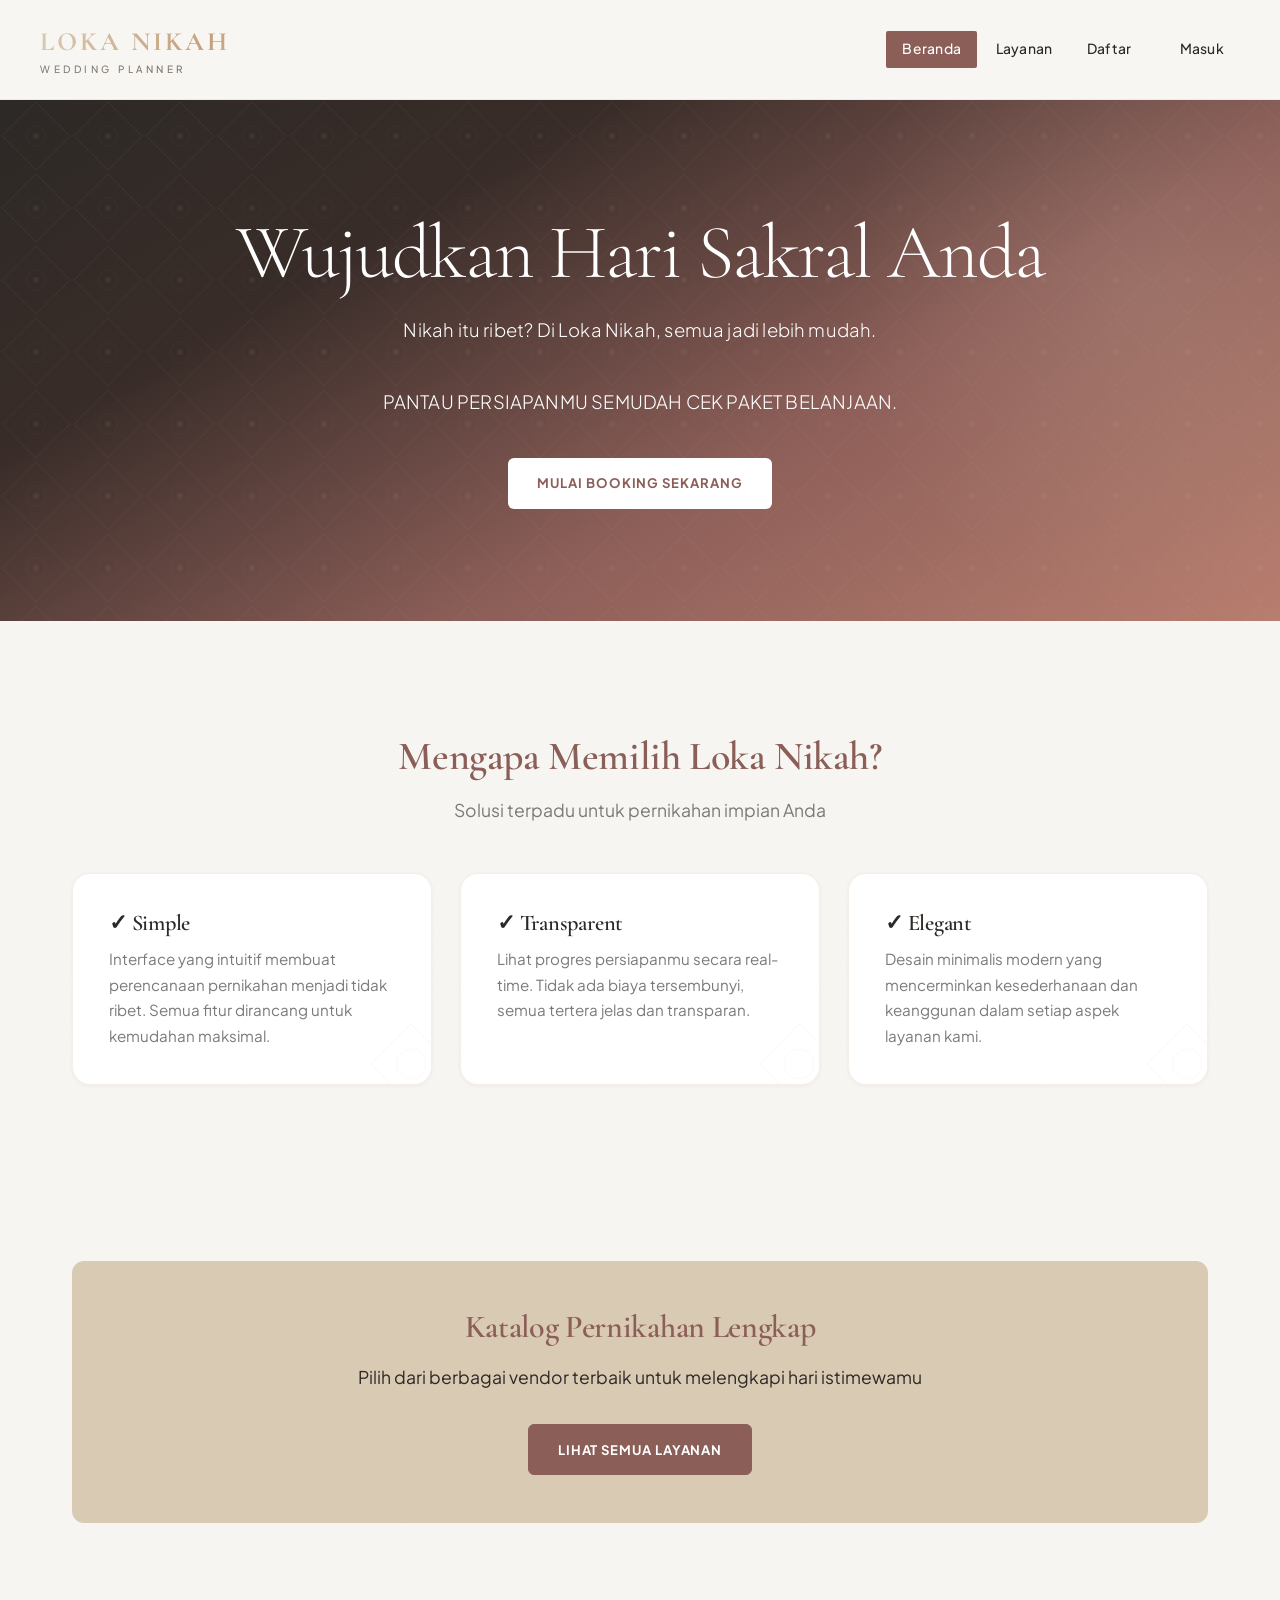
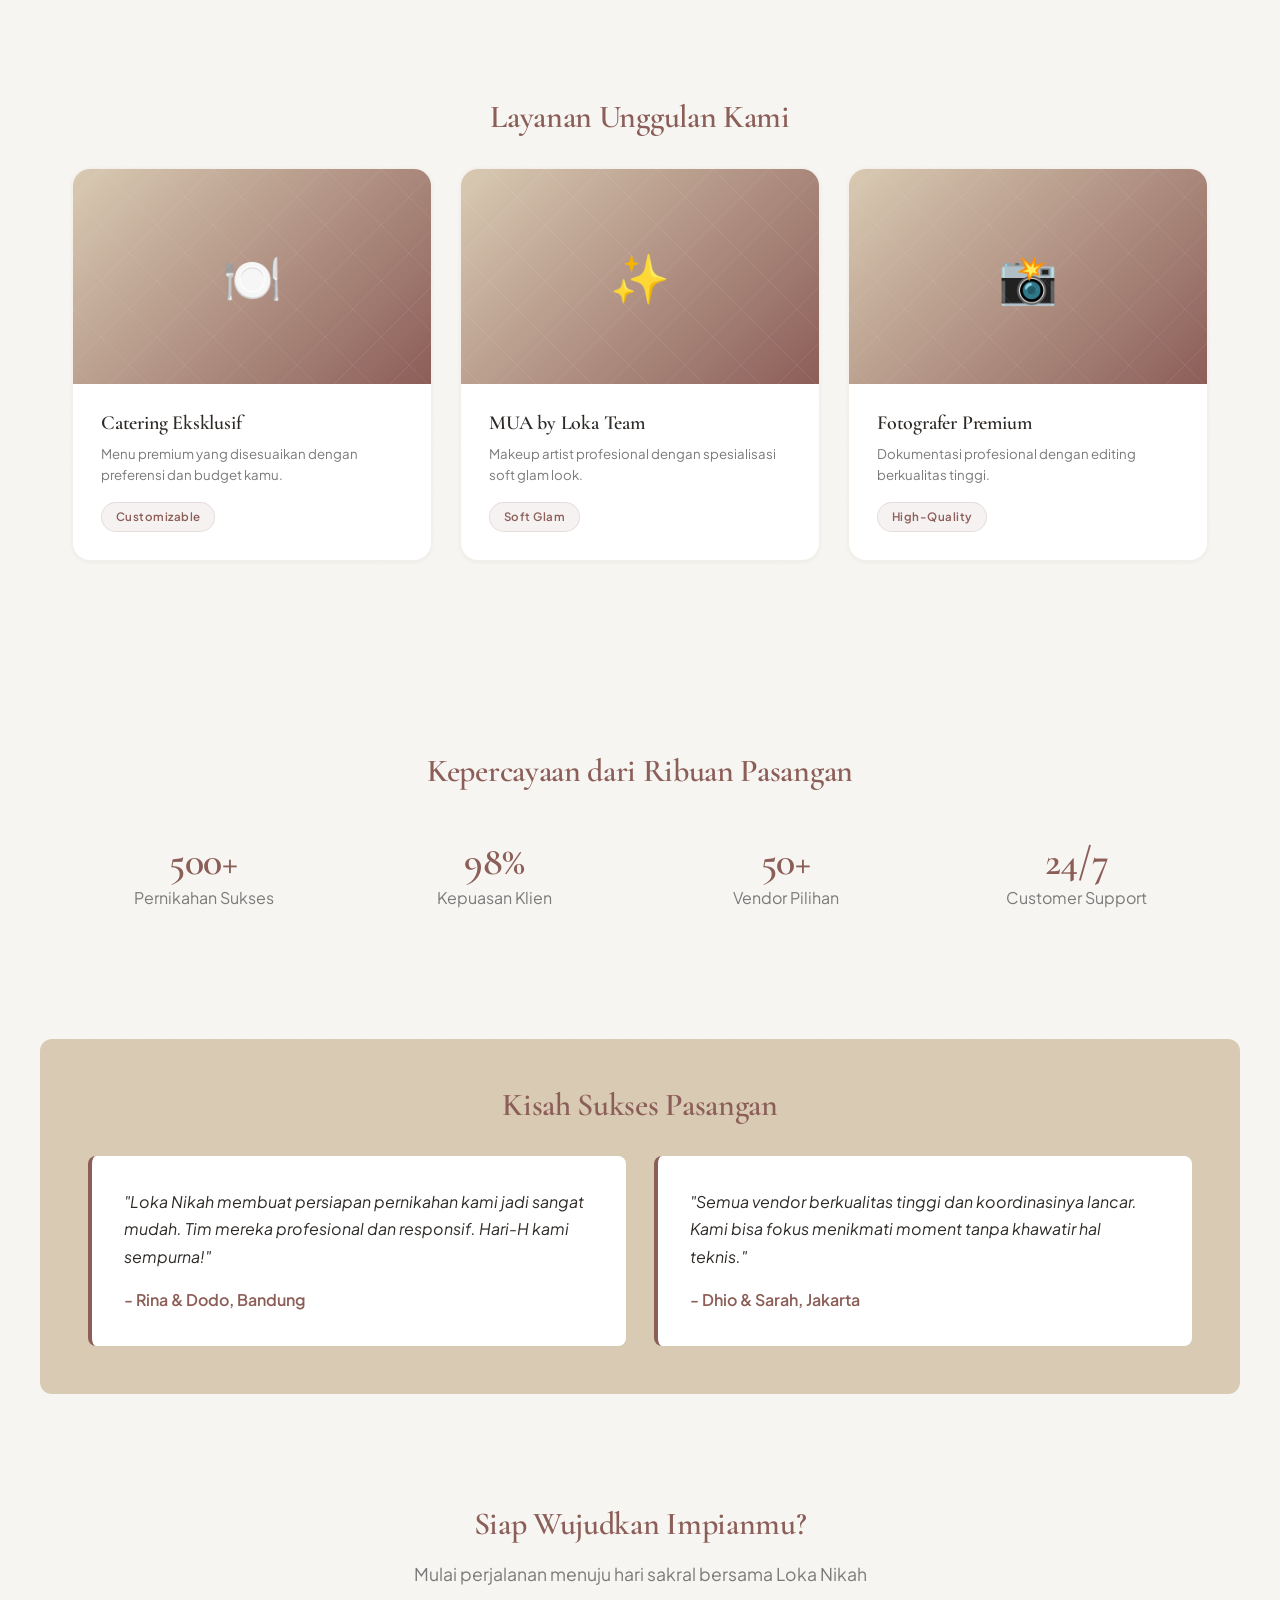
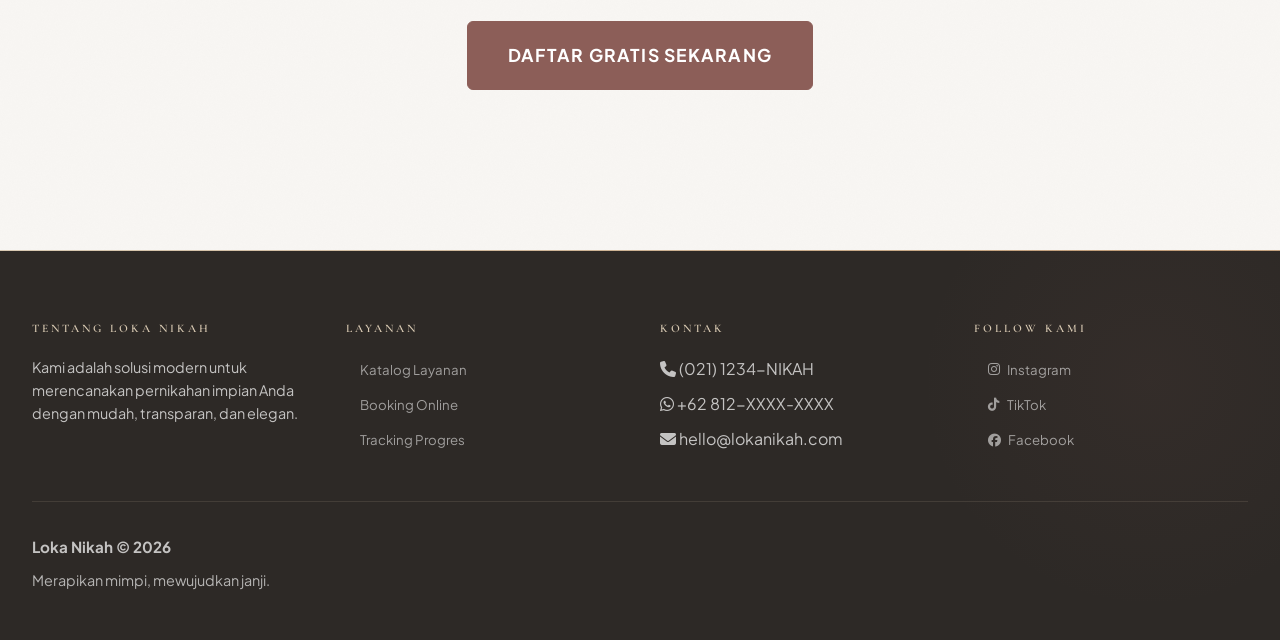
==== index.html @ 0089ad40 "first commit" ====
<!DOCTYPE html>
<html lang="id">
<head>
    <meta charset="UTF-8">
    <meta name="viewport" content="width=device-width, initial-scale=1.0">
    <title>LOKA NIKAH - Solusi Modern untuk Hari Sakral Anda</title>
    <link href="https://fonts.googleapis.com/css2?family=Cormorant+Garamond:wght@400;500;600;700&family=Plus+Jakarta+Sans:wght@400;500;600;700&display=swap" rel="stylesheet">
    <link rel="stylesheet" href="css/style.css">
    <link rel="stylesheet" href="https://cdnjs.cloudflare.com/ajax/libs/font-awesome/6.5.0/css/all.min.css">
</head>
<body>
    <!-- Header -->
    <header>
        <div class="header-container">
            <div class="logo">
                LOKA NIKAH
                <div class="logo-subtitle">Wedding Planner</div>
            </div>
            <nav>
                <a href="index.html" class="active">Beranda</a>
                <a href="paket.html">Layanan</a>
                <div id="authLinks" style="display: flex; gap: 1rem;">
                    <a href="register.html">Daftar</a>
                    <a href="login.html">Masuk</a>
                </div>
                <div id="userMenu" style="display: none; gap: 1rem;">
                    <a href="booking.html">Booking</a>
                    <a href="tracking.html">Tracking</a>
                    <span id="userNameDisplay"></span>
                    <a href="#" onclick="handleLogout(event)">Logout</a>
                </div>
            </nav>
        </div>
    </header>

    <main>
        <!-- Hero Section -->
        <div class="hero">
            <div class="hero-content">
                <h1>Wujudkan Hari Sakral Anda</h1>
                <p>Nikah itu ribet? Di Loka Nikah, semua jadi lebih mudah.</p>
                <p class="hero-subtitle">Pantau persiapanmu semudah cek paket belanjaan.</p>
                <a href="booking.html" class="btn btn-light">Mulai Booking Sekarang</a>
            </div>
        </div>

        <!-- Features Section -->
        <div class="container">
            <div style="text-align: center; margin: 3rem 0;">
                <h2 style="font-size: 2.5rem; color: var(--primary); margin-bottom: 1rem;">Mengapa Memilih Loka Nikah?</h2>
                <p class="text-muted" style="font-size: 1.1rem;">Solusi terpadu untuk pernikahan impian Anda</p>
            </div>

            <div class="grid grid-3">
                <div class="feature-card" data-animate>
                    <h3>✓ Simple</h3>
                    <p>Interface yang intuitif membuat perencanaan pernikahan menjadi tidak ribet. Semua fitur dirancang untuk kemudahan maksimal.</p>
                </div>
                <div class="feature-card" data-animate>
                    <h3>✓ Transparent</h3>
                    <p>Lihat progres persiapanmu secara real-time. Tidak ada biaya tersembunyi, semua tertera jelas dan transparan.</p>
                </div>
                <div class="feature-card" data-animate>
                    <h3>✓ Elegant</h3>
                    <p>Desain minimalis modern yang mencerminkan kesederhanaan dan keanggunan dalam setiap aspek layanan kami.</p>
                </div>
            </div>
        </div>

        <!-- CTA Section -->
        <div class="container" style="text-align: center; margin: 3rem auto;">
            <div style="background: var(--secondary); padding: 3rem; border-radius: 12px;">
                <h2 style="font-size: 2rem; color: var(--primary); margin-bottom: 1rem;">Katalog Pernikahan Lengkap</h2>
                <p style="color: var(--dark); margin-bottom: 2rem; font-size: 1.1rem;">
                    Pilih dari berbagai vendor terbaik untuk melengkapi hari istimewamu
                </p>
                <a href="paket.html" class="btn btn-primary">Lihat Semua Layanan</a>
            </div>
        </div>

        <!-- Vendor Preview -->
        <div class="container">
            <h2 style="font-size: 2rem; color: var(--primary); text-align: center; margin-bottom: 2rem;">Layanan Unggulan Kami</h2>
            
            <div class="grid grid-3">
                <a href="detail-paket.html?vendor=catering" class="vendor-card">
                    <div class="vendor-image">🍽️</div>
                    <div class="vendor-info">
                        <h3>Catering Eksklusif</h3>
                        <p>Menu premium yang disesuaikan dengan preferensi dan budget kamu.</p>
                        <span class="vendor-badge">Customizable</span>
                    </div>
                </a>

                <a href="detail-paket.html?vendor=makeup" class="vendor-card">
                    <div class="vendor-image">✨</div>
                    <div class="vendor-info">
                        <h3>MUA by Loka Team</h3>
                        <p>Makeup artist profesional dengan spesialisasi soft glam look.</p>
                        <span class="vendor-badge">Soft Glam</span>
                    </div>
                </a>

                <a href="detail-paket.html?vendor=fotografi" class="vendor-card">
                    <div class="vendor-image">📸</div>
                    <div class="vendor-info">
                        <h3>Fotografer Premium</h3>
                        <p>Dokumentasi profesional dengan editing berkualitas tinggi.</p>
                        <span class="vendor-badge">High-Quality</span>
                    </div>
                </a>
            </div>
        </div>

        <!-- Stats Section -->
        <div class="container" style="text-align: center; margin: 4rem auto;">
            <h2 style="font-size: 2rem; color: var(--primary); margin-bottom: 3rem;">Kepercayaan dari Ribuan Pasangan</h2>
            
            <div class="grid grid-4">
                <div data-animate>
                    <h3 style="font-size: 2.5rem; color: var(--primary);">500+</h3>
                    <p class="text-muted">Pernikahan Sukses</p>
                </div>
                <div data-animate>
                    <h3 style="font-size: 2.5rem; color: var(--primary);">98%</h3>
                    <p class="text-muted">Kepuasan Klien</p>
                </div>
                <div data-animate>
                    <h3 style="font-size: 2.5rem; color: var(--primary);">50+</h3>
                    <p class="text-muted">Vendor Pilihan</p>
                </div>
                <div data-animate>
                    <h3 style="font-size: 2.5rem; color: var(--primary);">24/7</h3>
                    <p class="text-muted">Customer Support</p>
                </div>
            </div>
        </div>

        <!-- Testimonial Section -->
        <div class="container" style="background: var(--secondary); padding: 3rem; border-radius: 12px; margin: 3rem auto;">
            <h2 style="font-size: 2rem; color: var(--primary); text-align: center; margin-bottom: 2rem;">Kisah Sukses Pasangan</h2>
            
            <div class="grid grid-2">
                <div style="background: var(--light); padding: 2rem; border-radius: 8px; border-left: 4px solid var(--primary);">
                    <p style="margin-bottom: 1rem; font-style: italic; color: var(--dark);">
                        "Loka Nikah membuat persiapan pernikahan kami jadi sangat mudah. Tim mereka profesional dan responsif. Hari-H kami sempurna!"
                    </p>
                    <p style="color: var(--primary); font-weight: 600;">- Rina & Dodo, Bandung</p>
                </div>

                <div style="background: var(--light); padding: 2rem; border-radius: 8px; border-left: 4px solid var(--primary);">
                    <p style="margin-bottom: 1rem; font-style: italic; color: var(--dark);">
                        "Semua vendor berkualitas tinggi dan koordinasinya lancar. Kami bisa fokus menikmati moment tanpa khawatir hal teknis."
                    </p>
                    <p style="color: var(--primary); font-weight: 600;">- Dhio & Sarah, Jakarta</p>
                </div>
            </div>
        </div>

        <!-- CTA Final -->
        <div class="container" style="text-align: center; margin: 3rem auto;">
            <h2 style="font-size: 2rem; color: var(--primary); margin-bottom: 1rem;">Siap Wujudkan Impianmu?</h2>
            <p class="text-muted" style="margin-bottom: 2rem; font-size: 1.1rem;">Mulai perjalanan menuju hari sakral bersama Loka Nikah</p>
            <a href="register.html" class="btn btn-primary btn-large" style="padding: 1.2rem 2.5rem; font-size: 1.1rem;">Daftar Gratis Sekarang</a>
        </div>
    </main>

   <!-- Footer -->
    <footer>
        <div class="footer-content">
            <div class="footer-section">
                <h4>Tentang Loka Nikah</h4>
                <p style="font-size: 0.9rem; line-height: 1.6;">
                    Kami adalah solusi modern untuk merencanakan pernikahan impian Anda dengan mudah, transparan, dan elegan.
                </p>
            </div>

            <div class="footer-section">
                <h4>Layanan</h4>
                <ul>
                    <li><a href="paket.html">Katalog Layanan</a></li>
                    <li><a href="booking.html">Booking Online</a></li>
                    <li><a href="tracking.html">Tracking Progres</a></li>
                </ul>
            </div>

            <div class="footer-section">
                <h4>Kontak</h4>
                <ul>
                    <li>
                        <i class="fa-solid fa-phone"></i>
                        (021) 1234-NIKAH
                    </li>

                    <li>
                        <i class="fa-brands fa-whatsapp"></i>
                        +62 812-XXXX-XXXX
                    </li>

                    <li>
                        <i class="fa-solid fa-envelope"></i>
                        hello@lokanikah.com
                    </li>
                </ul>
            </div>

            <div class="footer-section">
                <h4>Follow Kami</h4>

                <ul>
                    <li>
                        <a href="#">
                            <i class="fa-brands fa-instagram"></i>
                            Instagram
                        </a>
                    </li>

                    <li>
                        <a href="#">
                            <i class="fa-brands fa-tiktok"></i>
                            TikTok
                        </a>
                    </li>

                    <li>
                        <a href="#">
                            <i class="fa-brands fa-facebook"></i>
                            Facebook
                        </a>
                    </li>
                </ul>
            </div>
        </div>

        <div class="footer-divider"></div>

        <p><strong>Loka Nikah © 2026</strong></p>

        <p style="font-size: 0.9rem; margin-top: 0.5rem; opacity: 0.9;">
            Merapikan mimpi, mewujudkan janji.
        </p>
    </footer>

    <script src="js/main.js"></script>
    <script src="js/auth.js"></script>
    
    <script>
        function handleLogout(e) {
            e.preventDefault();
            if (confirm('Apakah Anda yakin ingin logout?')) {
                lokaAuth.logout();
                updateNavbarUser();
                showAlert('Logout berhasil!', 'success');
                setTimeout(() => {
                    window.location.href = 'index.html';
                }, 1500);
            }
        }
    </script>
</body>
</html>
---- css/style.css ----
/* ======================================================
   LOKA NIKAH — Design System
   Tech-Forward · Minimalis Indonesia · Glamour
   ====================================================== */

/* ==================== DESIGN TOKENS ==================== */

:root {
    /* Core Palette — Unchanged */
    --primary:    #8C5E58;
    --secondary:  #D9CAB3;
    --dark:       #2D2926;
    --light:      #FFFFFF;
    --bg-light:   #F8F6F3;
    --text-muted: #7A7A7A;
    --success:    #4CAF50;
    --warning:    #FFC107;
    --error:      #F44336;

    /* Derived Tokens */
    --primary-08:  rgba(140, 94, 88, 0.08);
    --primary-15:  rgba(140, 94, 88, 0.15);
    --primary-30:  rgba(140, 94, 88, 0.30);
    --secondary-30: rgba(217, 202, 179, 0.30);
    --secondary-55: rgba(217, 202, 179, 0.55);
    --dark-75:     rgba(45, 41, 38, 0.75);

    /* Gold (derived from --secondary palette) */
    --gold:        #C4A07A;
    --gold-light:  #E5D0B0;
    --gold-gradient: linear-gradient(110deg, var(--secondary) 0%, var(--gold) 45%, var(--secondary) 100%);
    --gold-shimmer: linear-gradient(110deg, var(--secondary) 0%, var(--gold) 30%, #F5E8D0 55%, var(--gold) 75%, var(--secondary) 100%);

    /* Glass System */
    --glass-bg:     rgba(248, 246, 243, 0.86);
    --glass-border: rgba(217, 202, 179, 0.30);
    --glass-blur:   blur(24px) saturate(1.8);

    /* Refined Shadow System */
    --shadow-xs:      0 1px 4px rgba(45, 41, 38, 0.05);
    --shadow-sm:      0 2px 12px rgba(45, 41, 38, 0.07);
    --shadow-md:      0 8px 28px rgba(45, 41, 38, 0.10);
    --shadow-lg:      0 16px 48px rgba(45, 41, 38, 0.14);
    --shadow-primary: 0 8px 24px rgba(140, 94, 88, 0.28);
    --shadow-gold:    0 4px 20px rgba(196, 160, 122, 0.30);

    /* Easing Curves */
    --ease-out:    cubic-bezier(0.23, 1, 0.32, 1);
    --ease-in-out: cubic-bezier(0.45, 0, 0.15, 1);
    --ease-spring: cubic-bezier(0.34, 1.56, 0.64, 1);

    /* Border Radius */
    --r-xs:   2px;
    --r-sm:   6px;
    --r-md:   12px;
    --r-lg:   18px;
    --r-pill: 100px;

    /* Type Scale */
    --fs-display: clamp(2.8rem, 6vw, 4.8rem);
    --fs-h1:      clamp(2rem,   4vw, 3.4rem);
    --fs-h2:      clamp(1.5rem, 3vw, 2.2rem);
    --fs-h3:      clamp(1.15rem, 2vw, 1.5rem);
    --fs-body:    0.95rem;
    --fs-sm:      0.83rem;
    --fs-xs:      0.72rem;
}

/* ==================== RESET & BASE ==================== */

*, *::before, *::after {
    margin: 0;
    padding: 0;
    box-sizing: border-box;
}

html {
    scroll-behavior: smooth;
    -webkit-font-smoothing: antialiased;
    -moz-osx-font-smoothing: grayscale;
    text-rendering: optimizeLegibility;
}

body {
    font-family: 'Plus Jakarta Sans', -apple-system, BlinkMacSystemFont, sans-serif;
    color: var(--dark);
    background-color: var(--bg-light);
    line-height: 1.65;
    overflow-x: hidden;
    /* Warm grain texture — subtle, not loud */
    background-image:
        url("data:image/svg+xml,%3Csvg xmlns='http://www.w3.org/2000/svg' width='400' height='400'%3E%3Cfilter id='n'%3E%3CfeTurbulence type='fractalNoise' baseFrequency='0.85' numOctaves='4' stitchTiles='stitch'/%3E%3CfeColorMatrix type='saturate' values='0'/%3E%3C/filter%3E%3Crect width='400' height='400' filter='url(%23n)' opacity='0.022'/%3E%3C/svg%3E");
}

h1, h2, h3, h4, h5, h6 {
    font-family: 'Cormorant Garamond', Georgia, serif;
    font-weight: 600;
    line-height: 1.15;
    letter-spacing: -0.01em;
}

h1 { font-size: var(--fs-h1); }
h2 { font-size: var(--fs-h2); }
h3 { font-size: var(--fs-h3); }

p { line-height: 1.72; }

a {
    color: var(--primary);
    text-decoration: none;
    transition: color 0.3s var(--ease-out);
}
a:hover { color: var(--dark); }

button {
    font-family: 'Plus Jakarta Sans', sans-serif;
    transition: all 0.35s var(--ease-out);
    cursor: pointer;
}

img { max-width: 100%; display: block; }

/* ==================== SCROLLBAR ==================== */

::-webkit-scrollbar { width: 4px; height: 4px; }
::-webkit-scrollbar-track { background: var(--bg-light); }
::-webkit-scrollbar-thumb {
    background: var(--secondary);
    border-radius: 100px;
    transition: background 0.3s;
}
::-webkit-scrollbar-thumb:hover { background: var(--primary); }

/* ==================== SELECTION ==================== */

::selection {
    background: var(--primary-15);
    color: var(--dark);
}

/* ==================== HEADER & NAVIGATION ==================== */

header {
    background: var(--glass-bg);
    backdrop-filter: var(--glass-blur);
    -webkit-backdrop-filter: var(--glass-blur);
    padding: 1.3rem 2rem;
    border-bottom: 1px solid var(--glass-border);
    position: sticky;
    top: 0;
    z-index: 100;
    transition: padding 0.4s var(--ease-out), box-shadow 0.4s var(--ease-out), border-color 0.4s;
}

header.scrolled {
    padding: 0.8rem 2rem;
    border-bottom-color: var(--secondary-55);
    box-shadow: var(--shadow-sm);
}

.header-container {
    max-width: 1200px;
    margin: 0 auto;
    display: flex;
    justify-content: space-between;
    align-items: center;
}

/* Glamour logo — shimmer gradient text */
.logo {
    font-family: 'Cormorant Garamond', serif;
    font-size: 1.65rem;
    font-weight: 700;
    letter-spacing: 3px;
    text-transform: uppercase;
    cursor: pointer;
    background: var(--gold-shimmer);
    background-size: 300% auto;
    -webkit-background-clip: text;
    -webkit-text-fill-color: transparent;
    background-clip: text;
    transition: background-position 0.6s var(--ease-out);
    animation: logoShimmer 6s linear infinite;
}

@keyframes logoShimmer {
    0%   { background-position: 0% center; }
    50%  { background-position: 100% center; }
    100% { background-position: 0% center; }
}

.logo:hover { animation-play-state: paused; background-position: 60% center; }

.logo-subtitle {
    font-family: 'Plus Jakarta Sans', sans-serif;
    font-size: 0.62rem;
    color: var(--text-muted);
    letter-spacing: 3.5px;
    margin-top: -3px;
    text-transform: uppercase;
    -webkit-text-fill-color: var(--text-muted);
    font-weight: 400;
}

nav {
    display: flex;
    gap: 0.15rem;
    align-items: center;
}

nav a {
    font-size: 0.87rem;
    color: var(--dark);
    padding: 0.45rem 1rem;
    border-radius: var(--r-xs);
    transition: all 0.3s var(--ease-out);
    font-weight: 500;
    letter-spacing: 0.02em;
    position: relative;
}

/* Tech-forward underline reveal */
nav a::after {
    content: '';
    position: absolute;
    bottom: 0.2rem;
    left: 1rem;
    right: 1rem;
    height: 1px;
    background: var(--gold-gradient);
    background-size: 200% auto;
    transform: scaleX(0);
    transform-origin: left;
    transition: transform 0.35s var(--ease-out);
}

nav a:hover { color: var(--primary); background: transparent; }
nav a:hover::after { transform: scaleX(1); }

nav a.active {
    background: var(--primary);
    color: var(--light);
    border-radius: var(--r-xs);
}
nav a.active::after { display: none; }

/* ==================== CONTAINER & LAYOUT ==================== */

.container    { max-width: 1200px; margin: 0 auto; padding: 4rem 2rem; }
.container-md { max-width: 800px;  margin: 0 auto; padding: 4rem 2rem; }
.container-sm { max-width: 500px;  margin: 0 auto; padding: 4rem 2rem; }

main { min-height: calc(100vh - 76px); }

/* Semantic section label — tech/editorial style */
.section-label {
    display: inline-flex;
    align-items: center;
    gap: 0.75rem;
    font-size: var(--fs-xs);
    letter-spacing: 4px;
    text-transform: uppercase;
    color: var(--primary);
    font-family: 'Plus Jakarta Sans', sans-serif;
    font-weight: 600;
    margin-bottom: 0.85rem;
}

.section-label::before {
    content: '';
    display: block;
    width: 28px;
    height: 1px;
    background: var(--gold-gradient);
    background-size: 200% auto;
}

/* ==================== HERO SECTION ==================== */

.hero {
    position: relative;
    overflow: hidden;
    color: var(--light);
    padding: 7rem 2rem;
    text-align: center;
    background: linear-gradient(
        150deg,
        var(--dark) 0%,
        #382C28 28%,
        var(--primary) 62%,
        #B87E6F 100%
    );
}

/* Batik diamond grid — Indonesian geometric motif */
.hero::before {
    content: '';
    position: absolute;
    inset: 0;
    background-image: url("data:image/svg+xml,%3Csvg xmlns='http://www.w3.org/2000/svg' width='72' height='72' viewBox='0 0 72 72'%3E%3Cpath d='M36 2 L70 36 L36 70 L2 36 Z' fill='none' stroke='rgba(217,202,179,0.08)' stroke-width='0.8'/%3E%3Ccircle cx='36' cy='36' r='10' fill='none' stroke='rgba(217,202,179,0.05)' stroke-width='0.5'/%3E%3Ccircle cx='36' cy='36' r='3' fill='rgba(217,202,179,0.06)'/%3E%3C/svg%3E");
    background-size: 72px 72px;
    pointer-events: none;
}

/* Ambient glow orb */
.hero::after {
    content: '';
    position: absolute;
    top: -25%;
    right: -15%;
    width: 650px;
    height: 650px;
    background: radial-gradient(circle, rgba(217, 202, 179, 0.14) 0%, transparent 68%);
    border-radius: 50%;
    animation: float 9s ease-in-out infinite;
    pointer-events: none;
}

@keyframes float {
    0%, 100% { transform: translateY(0px) scale(1); }
    50%       { transform: translateY(36px) scale(1.06); }
}

.hero-content {
    position: relative;
    z-index: 2;
    max-width: 820px;
    margin: 0 auto;
}

.hero h1 {
    font-size: var(--fs-display);
    margin-bottom: 1.25rem;
    font-weight: 300;
    letter-spacing: -0.025em;
    line-height: 1.08;
    animation: revealUp 1s var(--ease-out) both;
}

/* Glamour: gold shimmer on strong text in hero */
.hero h1 strong {
    font-weight: 700;
    background: var(--gold-shimmer);
    background-size: 300% auto;
    -webkit-background-clip: text;
    -webkit-text-fill-color: transparent;
    background-clip: text;
    animation: revealUp 1s var(--ease-out) both, textGlow 4s linear infinite;
}

@keyframes revealUp {
    from { opacity: 0; transform: translateY(32px); }
    to   { opacity: 1; transform: translateY(0);    }
}

@keyframes textGlow {
    0%   { background-position: -150% center; }
    100% { background-position: 250% center; }
}

.hero p {
    font-size: 1.15rem;
    margin-bottom: 2.5rem;
    opacity: 0.88;
    font-weight: 300;
    letter-spacing: 0.01em;
    animation: revealUp 1s 0.2s var(--ease-out) both;
}

.hero-subtitle {
    font-size: var(--fs-xs);
    opacity: 0.7;
    margin-bottom: 1.5rem;
    letter-spacing: 4px;
    text-transform: uppercase;
    animation: revealUp 1s 0.08s var(--ease-out) both;
}

/* ==================== BUTTONS ==================== */

.btn {
    position: relative;
    padding: 0.85rem 1.8rem;
    border: none;
    border-radius: var(--r-sm);
    font-size: 0.82rem;
    font-weight: 700;
    cursor: pointer;
    display: inline-flex;
    align-items: center;
    gap: 0.5rem;
    letter-spacing: 0.07em;
    text-transform: uppercase;
    overflow: hidden;
    transition: all 0.4s var(--ease-out);
}

/* Shimmer sweep on hover */
.btn::before {
    content: '';
    position: absolute;
    top: 0; left: -100%;
    width: 60%;
    height: 100%;
    background: linear-gradient(90deg, transparent, rgba(255,255,255,0.14), transparent);
    transform: skewX(-20deg);
    transition: left 0.55s var(--ease-out);
}

.btn:hover::before { left: 160%; }

.btn-primary {
    background: var(--primary);
    color: var(--light);
    border: 1px solid var(--primary);
}
.btn-primary:hover {
    background: var(--dark);
    border-color: var(--dark);
    transform: translateY(-2px);
    box-shadow: var(--shadow-primary);
}

.btn-secondary {
    background: rgba(217, 202, 179, 0.18);
    color: var(--dark);
    border: 1px solid var(--secondary-55);
}
.btn-secondary:hover {
    background: var(--secondary);
    border-color: var(--secondary);
    transform: translateY(-2px);
    box-shadow: var(--shadow-gold);
}

.btn-outline {
    background: transparent;
    color: var(--light);
    border: 1px solid rgba(255,255,255,0.45);
}
.btn-outline:hover {
    background: rgba(255,255,255,0.10);
    border-color: rgba(255,255,255,0.85);
}

.btn-light {
    background: var(--light);
    color: var(--primary);
    border: 1px solid transparent;
}
.btn-light:hover {
    transform: translateY(-3px);
    box-shadow: var(--shadow-md);
}

.btn-block  { width: 100%; justify-content: center; }
.btn-small  { padding: 0.45rem 1rem; font-size: 0.78rem; }

/* ==================== CARDS ==================== */

.card {
    background: var(--light);
    border-radius: var(--r-lg);
    overflow: hidden;
    border: 1px solid var(--secondary-30);
    box-shadow: var(--shadow-xs);
    transition: all 0.4s var(--ease-out);
    position: relative;
}

.card:hover {
    transform: translateY(-7px);
    box-shadow: var(--shadow-md);
    border-color: var(--secondary-55);
}

/* Glamour edge shimmer on hover */
.card::after {
    content: '';
    position: absolute;
    inset: 0;
    border-radius: var(--r-lg);
    border: 1px solid var(--gold);
    opacity: 0;
    transition: opacity 0.4s var(--ease-out);
    pointer-events: none;
}
.card:hover::after { opacity: 0.25; }

.card-image {
    width: 100%;
    height: 215px;
    background: linear-gradient(135deg, var(--secondary) 0%, var(--primary) 100%);
    display: flex;
    align-items: center;
    justify-content: center;
    color: var(--light);
    font-size: 3rem;
    overflow: hidden;
    position: relative;
}

.card-image::after {
    content: '';
    position: absolute;
    inset: 0;
    background: linear-gradient(to bottom, transparent 40%, rgba(45,41,38,0.28));
}

.card-image img { width: 100%; height: 100%; object-fit: cover; }

.card-body { padding: 1.75rem; }

.card-title {
    font-size: 1.25rem;
    color: var(--dark);
    margin-bottom: 0.5rem;
    transition: color 0.3s;
}
.card:hover .card-title { color: var(--primary); }

.card-text  { color: var(--text-muted); font-size: var(--fs-body); margin-bottom: 1.25rem; line-height: 1.62; }

.card-footer {
    padding-top: 1.15rem;
    border-top: 1px solid rgba(217, 202, 179, 0.35);
}

/* ==================== GRID LAYOUTS ==================== */

.grid   { display: grid; gap: 1.75rem; }
.grid-2 { grid-template-columns: repeat(auto-fit, minmax(300px, 1fr)); }
.grid-3 { grid-template-columns: repeat(auto-fit, minmax(260px, 1fr)); }
.grid-4 { grid-template-columns: repeat(auto-fit, minmax(200px, 1fr)); }

@media (max-width: 768px) {
    .grid-2, .grid-3, .grid-4 { grid-template-columns: 1fr; }
}

/* ==================== FEATURE CARDS ==================== */

.feature-card {
    background: var(--light);
    padding: 2.25rem;
    border-radius: var(--r-lg);
    border: 1px solid var(--secondary-30);
    box-shadow: var(--shadow-xs);
    transition: all 0.4s var(--ease-out);
    position: relative;
    overflow: hidden;
}

/* Gold shimmer bar — tech indicator line */
.feature-card::before {
    content: '';
    position: absolute;
    top: 0; left: 0; right: 0;
    height: 2px;
    background: var(--gold-shimmer);
    background-size: 300% auto;
    transform: scaleX(0);
    transform-origin: left;
    transition: transform 0.5s var(--ease-out);
}

/* Subtle batik motif corner — Indonesian touch */
.feature-card::after {
    content: '';
    position: absolute;
    bottom: -20px; right: -20px;
    width: 80px; height: 80px;
    background-image: url("data:image/svg+xml,%3Csvg xmlns='http://www.w3.org/2000/svg' width='80' height='80'%3E%3Cpath d='M40 0 L80 40 L40 80 L0 40 Z' fill='none' stroke='rgba(140,94,88,0.08)' stroke-width='1'/%3E%3Ccircle cx='40' cy='40' r='15' fill='none' stroke='rgba(140,94,88,0.06)' stroke-width='1'/%3E%3C/svg%3E");
    pointer-events: none;
    transition: opacity 0.4s;
    opacity: 0.6;
}

.feature-card:hover {
    transform: translateY(-7px);
    box-shadow: var(--shadow-md);
    border-color: var(--secondary-55);
}
.feature-card:hover::before { transform: scaleX(1); }
.feature-card:hover::after  { opacity: 1; }

.feature-card h3 {
    font-size: 1.4rem;
    color: var(--dark);
    margin-bottom: 0.65rem;
    transition: color 0.3s;
}
.feature-card:hover h3 { color: var(--primary); }

.feature-card p { color: var(--text-muted); font-size: var(--fs-body); line-height: 1.68; }

/* ==================== VENDOR CARDS ==================== */

.vendor-card {
    background: var(--light);
    border-radius: var(--r-lg);
    overflow: hidden;
    border: 1px solid var(--secondary-30);
    box-shadow: var(--shadow-xs);
    transition: all 0.4s var(--ease-out);
    cursor: pointer;
    position: relative;
}

.vendor-card:hover {
    transform: translateY(-9px);
    box-shadow: var(--shadow-lg);
    border-color: var(--primary-30);
}

.vendor-card a { text-decoration: none; color: inherit; display: block; }

.vendor-image {
    width: 100%;
    height: 215px;
    background: linear-gradient(135deg, var(--secondary) 0%, var(--primary) 100%);
    display: flex;
    align-items: center;
    justify-content: center;
    color: var(--light);
    font-size: 3rem;
    font-weight: 700;
    position: relative;
    overflow: hidden;
}

/* Batik pattern overlay on vendor image */
.vendor-image::before {
    content: '';
    position: absolute;
    inset: 0;
    background-image: url("data:image/svg+xml,%3Csvg xmlns='http://www.w3.org/2000/svg' width='56' height='56'%3E%3Cpath d='M28 0 L56 28 L28 56 L0 28 Z' fill='none' stroke='rgba(255,255,255,0.10)' stroke-width='0.8'/%3E%3C/svg%3E");
    background-size: 56px 56px;
}

.vendor-info { padding: 1.75rem; }

.vendor-info h3 {
    font-size: 1.25rem;
    color: var(--dark);
    margin-bottom: 0.5rem;
    transition: color 0.3s;
}
.vendor-card:hover .vendor-info h3 { color: var(--primary); }

.vendor-info p {
    color: var(--text-muted);
    font-size: var(--fs-sm);
    margin-bottom: 1rem;
    line-height: 1.62;
}

.vendor-badge {
    display: inline-flex;
    align-items: center;
    background: var(--primary-08);
    color: var(--primary);
    padding: 0.28rem 0.85rem;
    border-radius: var(--r-pill);
    font-size: var(--fs-xs);
    font-weight: 600;
    letter-spacing: 0.5px;
    border: 1px solid var(--primary-15);
}

/* ==================== FORMS ==================== */

.form-group  { margin-bottom: 1.5rem; position: relative; }
.form-grid   { display: grid; grid-template-columns: 1fr 1fr; gap: 1.5rem; }

@media (max-width: 600px) { .form-grid { grid-template-columns: 1fr; } }

label {
    display: block;
    margin-bottom: 0.45rem;
    color: var(--dark);
    font-weight: 600;
    font-size: var(--fs-xs);
    letter-spacing: 0.06em;
    text-transform: uppercase;
}

input:not([type="checkbox"]):not([type="radio"]), textarea, select {
    width: 100%;
    padding: 0.875rem 1rem;
    border: 1px solid rgba(217, 202, 179, 0.55);
    border-radius: var(--r-sm);
    background: rgba(255,255,255,0.75);
    font-family: 'Plus Jakarta Sans', sans-serif;
    font-size: var(--fs-body);
    color: var(--dark);
    transition: all 0.3s var(--ease-out);
    outline: none;
    appearance: none;
    -webkit-appearance: none;
}

input:not([type="checkbox"]):not([type="radio"]):focus, textarea:focus, select:focus {
    border-color: var(--primary);
    background: var(--light);
    box-shadow: 0 0 0 3px var(--primary-08);
}

input::placeholder, textarea::placeholder {
    color: rgba(122,122,122,0.45);
}

input.is-invalid, textarea.is-invalid, select.is-invalid {
    border-color: var(--error);
    box-shadow: 0 0 0 3px rgba(244,67,54,0.08);
}

textarea { resize: vertical; min-height: 110px; }

select {
    background-image: url("data:image/svg+xml,%3Csvg xmlns='http://www.w3.org/2000/svg' width='12' height='7'%3E%3Cpath d='M1 1l5 5 5-5' stroke='%238C5E58' stroke-width='1.5' fill='none' stroke-linecap='round' stroke-linejoin='round'/%3E%3C/svg%3E");
    background-repeat: no-repeat;
    background-position: right 1rem center;
    padding-right: 2.5rem;
    cursor: pointer;
}

.form-hint  { font-size: var(--fs-sm); color: var(--text-muted); margin-top: 0.35rem; }
.form-error { color: var(--error); font-size: var(--fs-sm); margin-top: 0.35rem; display: flex; align-items: center; gap: 0.3rem; }

/* ==================== CHECKBOX & RADIO ==================== */

input[type="checkbox"],
input[type="radio"] {
    width: 18px;
    height: 18px;
    min-width: 18px;
    accent-color: var(--primary);
    cursor: pointer;
    flex-shrink: 0;
    margin: 0;
}

.checkbox-group {
    display: flex;
    align-items: flex-start;
    gap: 0.75rem;
    padding: 1.25rem;
    background: rgba(217, 202, 179, 0.18);
    border: 1px solid var(--secondary-30);
    border-radius: var(--r-md);
    cursor: pointer;
    transition: background 0.25s, border-color 0.25s;
}

.checkbox-group:hover {
    background: rgba(217, 202, 179, 0.30);
    border-color: var(--secondary-55);
}

.checkbox-group input[type="checkbox"] { margin-top: 2px; }

.checkbox-group label {
    text-transform: none;
    letter-spacing: 0;
    font-weight: 400;
    font-size: var(--fs-body);
    color: var(--dark);
    cursor: pointer;
    line-height: 1.55;
}

/* ==================== MODAL ==================== */

.modal-overlay {
    position: fixed;
    inset: 0;
    background: rgba(45, 41, 38, 0.68);
    backdrop-filter: blur(10px);
    -webkit-backdrop-filter: blur(10px);
    z-index: 1000;
    display: flex;
    align-items: center;
    justify-content: center;
    padding: 2rem;
    animation: fadeIn 0.3s ease both;
}

.modal {
    background: var(--light);
    border-radius: var(--r-lg);
    max-width: 600px;
    width: 100%;
    max-height: 90vh;
    overflow-y: auto;
    box-shadow: var(--shadow-lg);
    border: 1px solid var(--glass-border);
    animation: modalIn 0.4s var(--ease-out) both;
}

@keyframes modalIn {
    from { opacity: 0; transform: translateY(22px) scale(0.96); }
    to   { opacity: 1; transform: translateY(0) scale(1); }
}

.modal-header {
    padding: 2rem 2rem 0;
    display: flex;
    justify-content: space-between;
    align-items: flex-start;
}

.modal-header h3 { font-size: 1.6rem; color: var(--dark); }

.modal-close {
    background: none;
    border: none;
    width: 32px; height: 32px;
    display: flex;
    align-items: center;
    justify-content: center;
    border-radius: var(--r-sm);
    font-size: 1.4rem;
    color: var(--text-muted);
    cursor: pointer;
    transition: all 0.2s;
    line-height: 1;
}
.modal-close:hover { color: var(--dark); background: var(--bg-light); }

.modal-body { padding: 1.5rem 2rem 2rem; }

/* ==================== DIVIDER ==================== */

.divider {
    height: 1px;
    border: none;
    background: linear-gradient(90deg, transparent, var(--secondary), transparent);
    margin: 3rem 0;
}

/* ==================== TIMELINE ==================== */

.timeline {
    position: relative;
    padding: 2rem 0;
    max-width: 600px;
    margin: 2rem auto;
}

.timeline::before {
    content: '';
    position: absolute;
    left: 50%;
    transform: translateX(-50%);
    width: 1px;
    height: 100%;
    top: 0;
    background: linear-gradient(180deg, transparent, var(--secondary) 8%, var(--secondary) 92%, transparent);
}

.timeline-item {
    margin-bottom: 2.5rem;
    position: relative;
    animation: slideInLeft 0.6s var(--ease-out) backwards;
}

.timeline-item:nth-child(odd)  { text-align: right; padding-right: 52%; }
.timeline-item:nth-child(even) { text-align: left;  padding-left: 52%;  }

.timeline-item:nth-child(1) { animation-delay: 0.10s; }
.timeline-item:nth-child(2) { animation-delay: 0.20s; }
.timeline-item:nth-child(3) { animation-delay: 0.30s; }
.timeline-item:nth-child(4) { animation-delay: 0.40s; }
.timeline-item:nth-child(5) { animation-delay: 0.50s; }

@keyframes slideInLeft {
    from { opacity: 0; transform: translateX(-24px); }
    to   { opacity: 1; transform: translateX(0); }
}

.timeline-dot {
    position: absolute;
    left: 50%;
    top: 0;
    transform: translateX(-50%);
    width: 14px; height: 14px;
    background: var(--primary);
    border: 3px solid var(--light);
    border-radius: 50%;
    z-index: 10;
    box-shadow: 0 0 0 4px var(--primary-15);
    transition: all 0.3s var(--ease-spring);
}

.timeline-item:hover .timeline-dot {
    transform: translateX(-50%) scale(1.35);
    box-shadow: 0 0 0 6px var(--primary-08), var(--shadow-gold);
}

.timeline-content {
    background: var(--light);
    padding: 1.5rem;
    border-radius: var(--r-md);
    box-shadow: var(--shadow-xs);
    border: 1px solid var(--secondary-30);
    transition: all 0.35s var(--ease-out);
}

.timeline-content:hover {
    box-shadow: var(--shadow-md);
    border-color: var(--secondary-55);
}

.timeline-content h3 { font-size: 1.2rem; color: var(--dark); margin-bottom: 0.45rem; }
.timeline-content p  { color: var(--text-muted); font-size: var(--fs-sm); line-height: 1.62; }

.timeline-status {
    display: inline-flex;
    align-items: center;
    gap: 0.35rem;
    margin-top: 0.7rem;
    padding: 0.28rem 0.85rem;
    border-radius: var(--r-pill);
    font-size: var(--fs-xs);
    font-weight: 600;
    letter-spacing: 0.4px;
}

.status-completed { background: rgba(76,175,80,0.10);  color: #2E7D32; border: 1px solid rgba(76,175,80,0.20);   }
.status-ongoing   { background: rgba(255,193,7,0.10);  color: #7A5800; border: 1px solid rgba(255,193,7,0.20);   }
.status-pending   { background: rgba(120,120,120,0.08); color: #555;   border: 1px solid rgba(120,120,120,0.15); }

@media (max-width: 768px) {
    .timeline::before { left: 18px; }
    .timeline-item { text-align: left !important; padding-left: 50px !important; padding-right: 0 !important; }
    .timeline-dot  { left: 18px; }
}

/* ==================== DETAIL PAGE ==================== */

.detail-hero {
    background: linear-gradient(135deg, var(--bg-light), rgba(217,202,179,0.18));
    border: 1px solid rgba(217,202,179,0.40);
    padding: 2.5rem;
    border-radius: var(--r-lg);
    margin-bottom: 2rem;
}

.detail-content {
    display: grid;
    grid-template-columns: 1fr 1fr;
    gap: 2.5rem;
    align-items: start;
}

@media (max-width: 768px) { .detail-content { grid-template-columns: 1fr; } }

.detail-info h2 { font-size: 2.1rem; color: var(--dark); margin-bottom: 0.5rem; }
.detail-info h3 { font-size: 1.1rem; color: var(--dark); font-weight: 500; margin-top: 1.5rem; margin-bottom: 0.4rem; }

.detail-specs {
    background: var(--light);
    padding: 2rem;
    border-radius: var(--r-md);
    border: 1px solid var(--secondary-30);
    box-shadow: var(--shadow-xs);
}

.spec-item {
    display: flex;
    justify-content: space-between;
    align-items: center;
    padding: 0.9rem 0;
    border-bottom: 1px solid rgba(217,202,179,0.30);
    gap: 1rem;
}
.spec-item:last-child { border-bottom: none; }

.spec-label {
    font-weight: 600;
    color: var(--text-muted);
    font-size: var(--fs-xs);
    text-transform: uppercase;
    letter-spacing: 0.5px;
}

.spec-value {
    color: var(--primary);
    font-weight: 600;
    text-align: right;
    font-size: var(--fs-body);
}

/* ==================== ALERTS & MESSAGES ==================== */

.alert {
    padding: 1rem 1.25rem;
    border-radius: var(--r-md);
    margin-bottom: 1rem;
    font-size: var(--fs-body);
    display: flex;
    align-items: flex-start;
    gap: 0.75rem;
    animation: slideUp 0.4s var(--ease-out) both;
}

.alert-success { background: rgba(76,175,80,0.08);  color: #1B5E20; border: 1px solid rgba(76,175,80,0.22);   }
.alert-error   { background: rgba(244,67,54,0.08);  color: #B71C1C; border: 1px solid rgba(244,67,54,0.22);  }
.alert-warning { background: rgba(255,193,7,0.08);  color: #6D4C00; border: 1px solid rgba(255,193,7,0.22);  }
.alert-info    { background: var(--primary-08);     color: var(--dark); border: 1px solid var(--primary-15); }

/* ==================== FOOTER ==================== */

footer {
    background: var(--dark);
    color: rgba(255,255,255,0.72);
    padding: 4.5rem 2rem 2.5rem;
    margin-top: 6rem;
    position: relative;
    overflow: hidden;
}

/* Gold hairline at top */
footer::before {
    content: '';
    position: absolute;
    top: 0; left: 0; right: 0;
    height: 1px;
    background: var(--gold-gradient);
    background-size: 200% auto;
    animation: logoShimmer 6s linear infinite;
}

/* Ambient glow */
footer::after {
    content: '';
    position: absolute;
    top: -120px; right: -120px;
    width: 500px; height: 500px;
    background: radial-gradient(circle, rgba(140,94,88,0.07) 0%, transparent 65%);
    pointer-events: none;
}

footer p  { font-size: var(--fs-body); margin: 0.4rem 0; }
footer h3 { font-size: 1.1rem; color: var(--light); margin-bottom: 1rem; }

.footer-divider {
    height: 1px;
    background: rgba(217, 202, 179, 0.12);
    margin: 2rem 0;
    border: none;
}

.footer-content {
    display: grid;
    grid-template-columns: repeat(auto-fit, minmax(220px, 1fr));
    gap: 2.5rem;
    text-align: left;
    margin-bottom: 2.5rem;
    position: relative;
    z-index: 1;
}

.footer-section h4 {
    color: var(--secondary);
    margin-bottom: 1.25rem;
    font-size: var(--fs-xs);
    letter-spacing: 3px;
    text-transform: uppercase;
    font-weight: 600;
}

.footer-section ul  { list-style: none; }
.footer-section ul li { margin-bottom: 0.55rem; }

.footer-section a {
    color: rgba(255,255,255,0.55);
    font-size: var(--fs-sm);
    transition: all 0.3s var(--ease-out);
    display: inline-flex;
    align-items: center;
    gap: 0.4rem;
}

.footer-section a::before {
    content: '→';
    font-size: 0.7rem;
    opacity: 0;
    transform: translateX(-6px);
    transition: all 0.3s var(--ease-out);
}

.footer-section a:hover { color: var(--secondary); }
.footer-section a:hover::before { opacity: 1; transform: translateX(0); }

/* ==================== UTILITIES ==================== */

.text-center  { text-align: center; }
.text-left    { text-align: left;   }
.text-right   { text-align: right;  }
.text-muted   { color: var(--text-muted); }
.text-primary { color: var(--primary);    }
.text-light   { color: var(--light);      }

/* Glamour utility — shimmer gradient text */
.text-gradient {
    background: var(--gold-shimmer);
    background-size: 300% auto;
    -webkit-background-clip: text;
    -webkit-text-fill-color: transparent;
    background-clip: text;
    animation: logoShimmer 5s linear infinite;
}

/* Tech utility — eyebrow label */
.text-label {
    font-size: var(--fs-xs);
    letter-spacing: 4px;
    text-transform: uppercase;
    font-weight: 600;
    color: var(--primary);
}

/* Glass utility */
.glass {
    background: var(--glass-bg);
    backdrop-filter: var(--glass-blur);
    -webkit-backdrop-filter: var(--glass-blur);
    border: 1px solid var(--glass-border);
}

/* Spacing */
.mb-1 { margin-bottom: 0.5rem; }  .mb-2 { margin-bottom: 1rem; }
.mb-3 { margin-bottom: 1.5rem; }  .mb-4 { margin-bottom: 2rem; }
.mt-1 { margin-top: 0.5rem; }     .mt-2 { margin-top: 1rem; }
.mt-3 { margin-top: 1.5rem; }     .mt-4 { margin-top: 2rem; }
.p-2  { padding: 1rem; }          .p-3  { padding: 1.5rem; }
.p-4  { padding: 2rem; }

.hidden  { display: none !important; }
.visible { display: block; }

/* ==================== ANIMATIONS ==================== */

@keyframes fadeIn  { from { opacity: 0; } to { opacity: 1; } }

@keyframes slideUp {
    from { opacity: 0; transform: translateY(26px); }
    to   { opacity: 1; transform: translateY(0);    }
}

@keyframes scaleIn {
    from { opacity: 0; transform: scale(0.90); }
    to   { opacity: 1; transform: scale(1);    }
}

.fade-in  { animation: fadeIn  0.6s var(--ease-out) both; }
.slide-up { animation: slideUp 0.65s var(--ease-out) both; }
.scale-in { animation: scaleIn 0.5s var(--ease-out) both;  }

/* Staggered entrance delays */
.stagger-1 { animation-delay: 0.10s; }
.stagger-2 { animation-delay: 0.20s; }
.stagger-3 { animation-delay: 0.30s; }
.stagger-4 { animation-delay: 0.40s; }
.stagger-5 { animation-delay: 0.50s; }

/* ==================== LOADING ==================== */

.loading {
    display: flex;
    flex-direction: column;
    align-items: center;
    justify-content: center;
    min-height: 400px;
    gap: 1.25rem;
    color: var(--text-muted);
    font-size: var(--fs-xs);
    letter-spacing: 3px;
    text-transform: uppercase;
}

.spinner {
    width: 34px; height: 34px;
    border: 1.5px solid var(--secondary);
    border-top-color: var(--primary);
    border-radius: 50%;
    animation: spin 0.75s linear infinite;
}

@keyframes spin { to { transform: rotate(360deg); } }

/* ==================== RESPONSIVE ==================== */

@media (max-width: 768px) {
    .hero             { padding: 5rem 1.5rem; }
    .hero h1          { font-size: clamp(2rem, 8vw, 3rem); }
    .hero p           { font-size: 1rem; }
    nav               { gap: 0.1rem; }
    nav a             { font-size: 0.8rem; padding: 0.4rem 0.65rem; }
    .container,
    .container-md,
    .container-sm     { padding: 2.5rem 1.25rem; }
}

@media (max-width: 480px) {
    header            { padding: 1rem 1.25rem; }
    .header-container { flex-direction: column; gap: 0.875rem; }
    nav               { flex-wrap: wrap; justify-content: center; gap: 0.25rem; }
    nav a             { font-size: 0.75rem; padding: 0.35rem 0.6rem; }
    .hero h1          { font-size: 1.95rem; }
    .btn              { padding: 0.7rem 1.25rem; font-size: 0.8rem; }
}

/* ==================== PRINT ==================== */

@media print {
    header, footer, nav { display: none; }
    body { background: var(--light); }
    .container { max-width: 100%; }
}
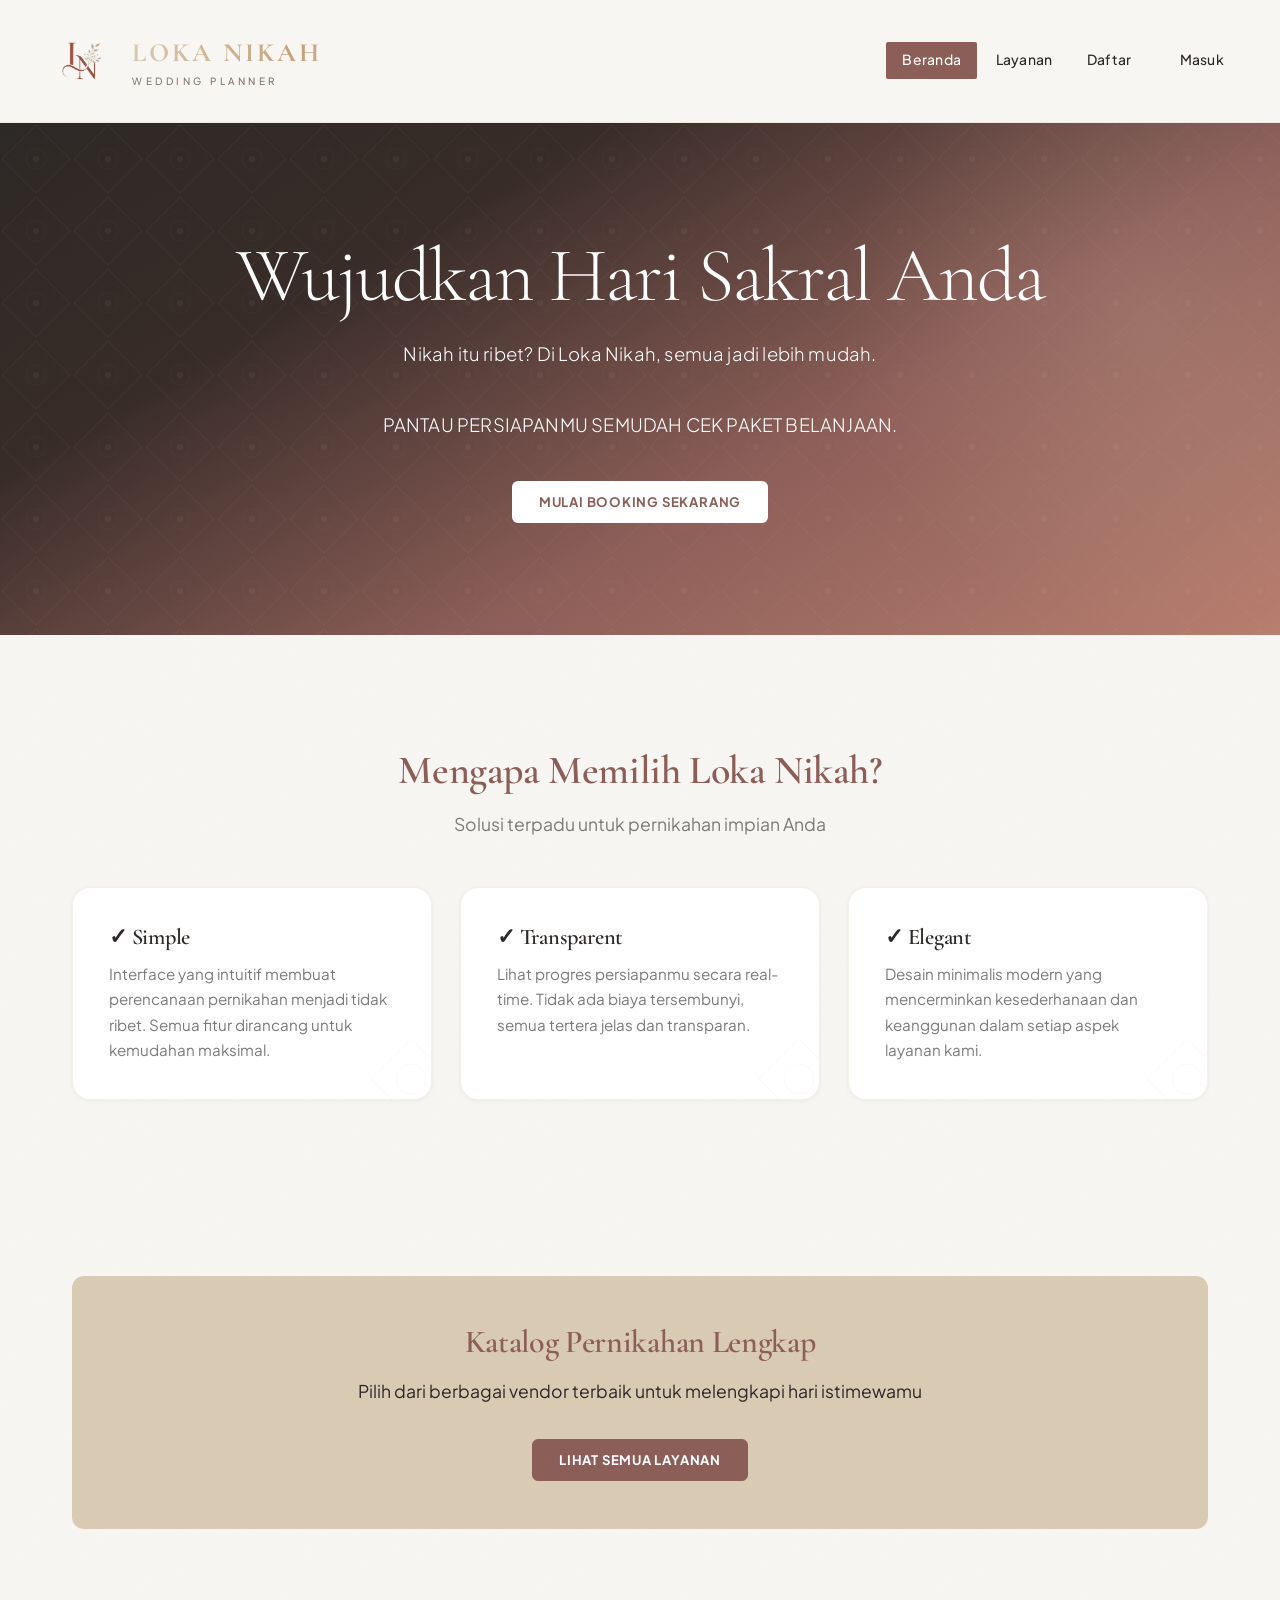
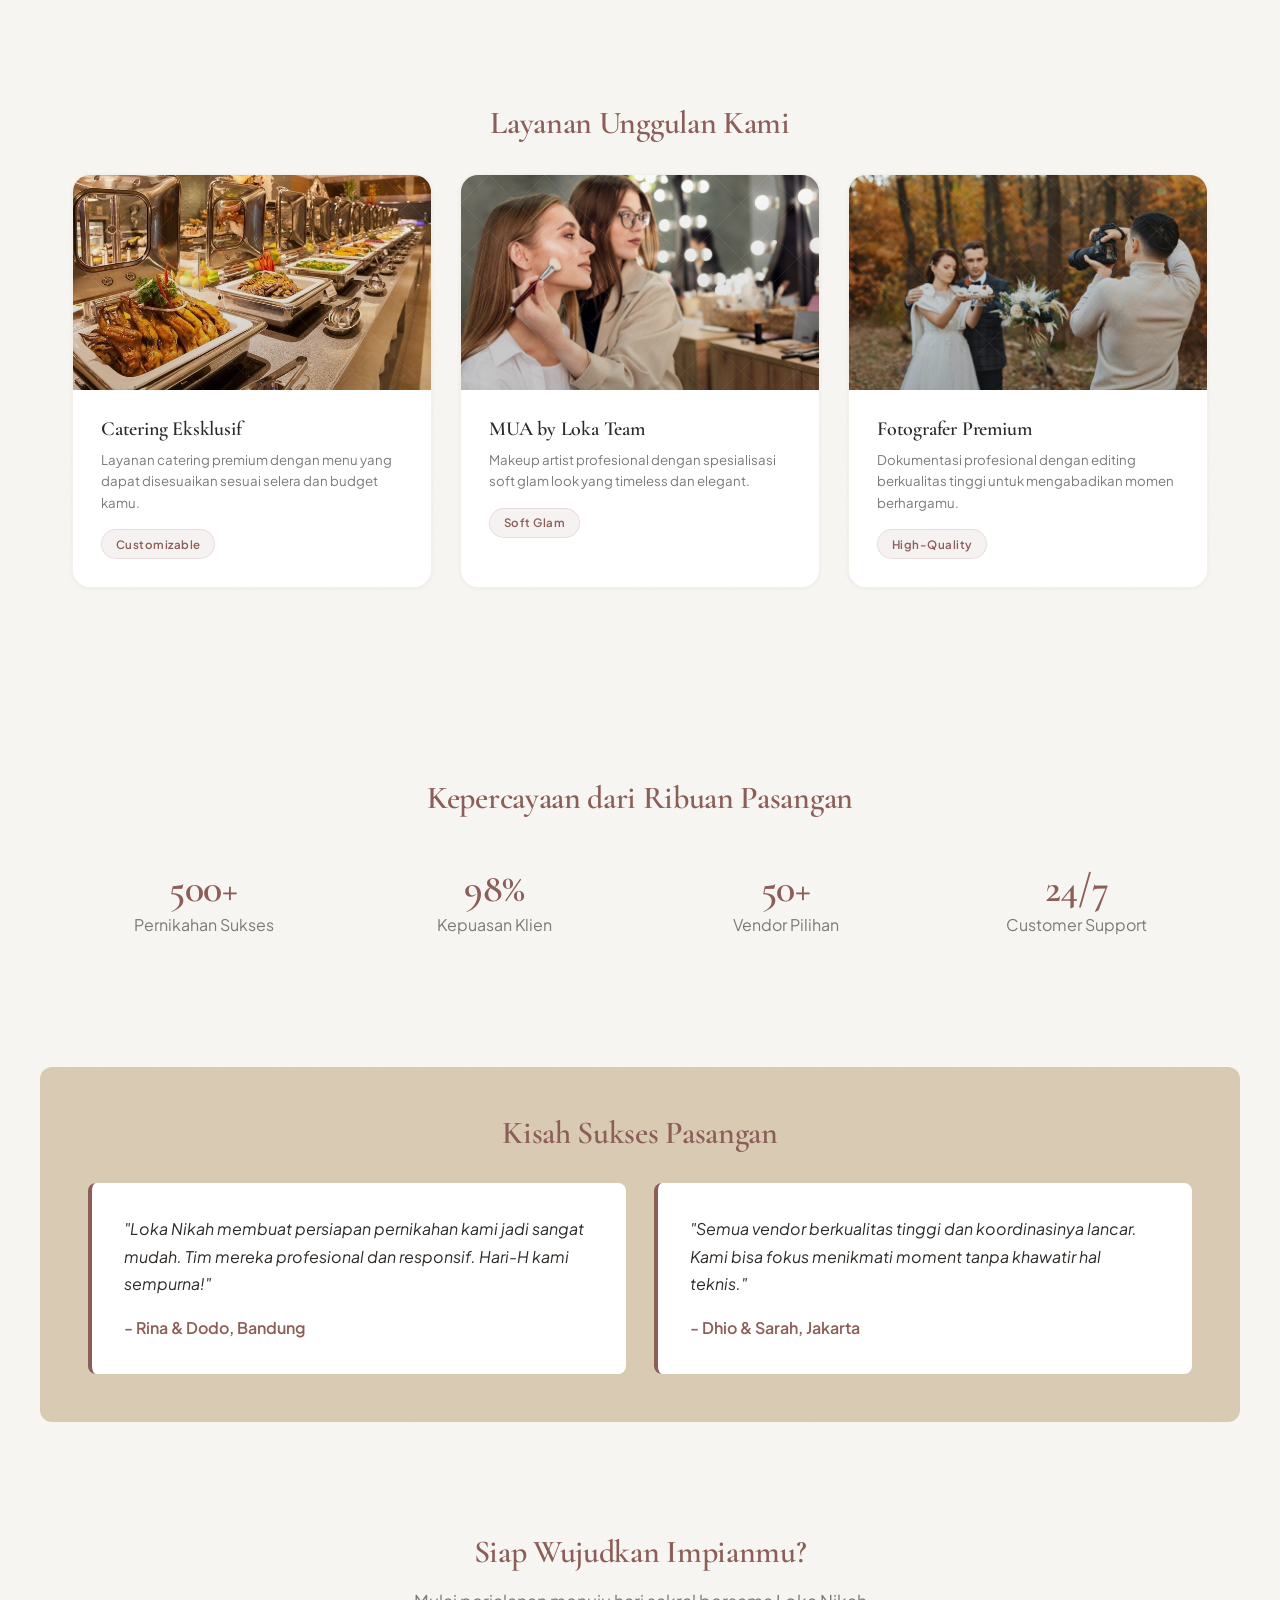
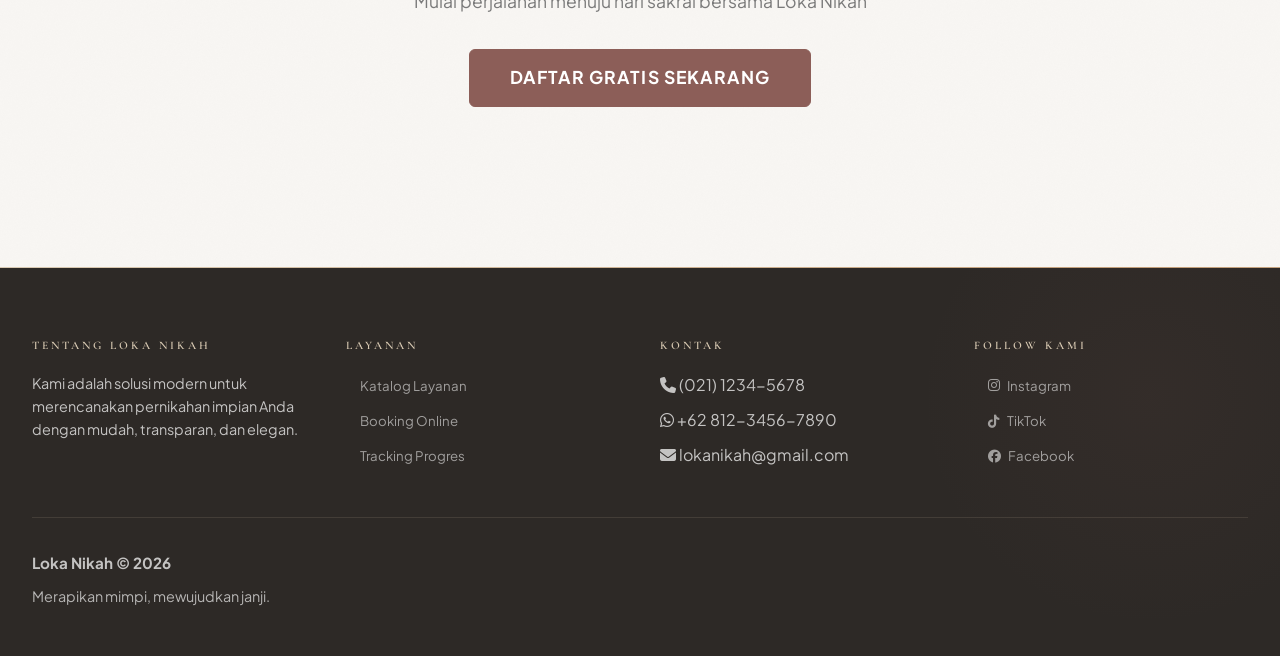
==== commit 6f4c2357: "update v2" ====
--- a/index.html
+++ b/index.html
@@ -3,19 +3,35 @@
 <head>
     <meta charset="UTF-8">
     <meta name="viewport" content="width=device-width, initial-scale=1.0">
+
     <title>LOKA NIKAH - Solusi Modern untuk Hari Sakral Anda</title>
+
+    <!-- Logo / Favicon -->
+    <link rel="icon" type="image/png" href="assets//icons/situs.png">
+    <link rel="apple-touch-icon" href="assets//icons/situs.png">
+
+    <!-- Fonts -->
     <link href="https://fonts.googleapis.com/css2?family=Cormorant+Garamond:wght@400;500;600;700&family=Plus+Jakarta+Sans:wght@400;500;600;700&display=swap" rel="stylesheet">
+
+    <!-- CSS -->
     <link rel="stylesheet" href="css/style.css">
+
+    <!-- Icons -->
     <link rel="stylesheet" href="https://cdnjs.cloudflare.com/ajax/libs/font-awesome/6.5.0/css/all.min.css">
 </head>
 <body>
     <!-- Header -->
     <header>
         <div class="header-container">
-            <div class="logo">
-                LOKA NIKAH
-                <div class="logo-subtitle">Wedding Planner</div>
-            </div>
+            <div class="logo-wrapper">
+                <img src="assets/icons/logo.png" alt="LOKA NIKAH Logo" class="logo-img">
+
+                <div class="logo">
+                    LOKA NIKAH
+                    <div class="logo-subtitle">Wedding Planner</div>
+                </div>
+            </div>
+        
             <nav>
                 <a href="index.html" class="active">Beranda</a>
                 <a href="paket.html">Layanan</a>
@@ -83,31 +99,58 @@
             <h2 style="font-size: 2rem; color: var(--primary); text-align: center; margin-bottom: 2rem;">Layanan Unggulan Kami</h2>
             
             <div class="grid grid-3">
-                <a href="detail-paket.html?vendor=catering" class="vendor-card">
-                    <div class="vendor-image">🍽️</div>
+                 <!-- Catering -->
+                <a href="detail-paket.html?vendor=catering" class="vendor-card" data-animate>
+
+                    <div class="vendor-image">
+                        <img src="assets/images/catering.jpeg" alt="Catering Eksklusif">
+                    </div>
+
                     <div class="vendor-info">
                         <h3>Catering Eksklusif</h3>
-                        <p>Menu premium yang disesuaikan dengan preferensi dan budget kamu.</p>
+                        <p>
+                            Layanan catering premium dengan menu yang dapat disesuaikan
+                            sesuai selera dan budget kamu.
+                        </p>
                         <span class="vendor-badge">Customizable</span>
                     </div>
+
                 </a>
 
-                <a href="detail-paket.html?vendor=makeup" class="vendor-card">
-                    <div class="vendor-image">✨</div>
+                <!-- Makeup -->
+                <a href="detail-paket.html?vendor=makeup" class="vendor-card" data-animate>
+
+                    <div class="vendor-image">
+                        <img src="assets/images/makeup.jpeg" alt="MUA by Loka Team">
+                    </div>
+
                     <div class="vendor-info">
                         <h3>MUA by Loka Team</h3>
-                        <p>Makeup artist profesional dengan spesialisasi soft glam look.</p>
+                        <p>
+                            Makeup artist profesional dengan spesialisasi soft glam look
+                            yang timeless dan elegant.
+                        </p>
                         <span class="vendor-badge">Soft Glam</span>
                     </div>
+
                 </a>
 
-                <a href="detail-paket.html?vendor=fotografi" class="vendor-card">
-                    <div class="vendor-image">📸</div>
+                <!-- Photography -->
+                <a href="detail-paket.html?vendor=fotografi" class="vendor-card" data-animate>
+
+                    <div class="vendor-image">
+                        <img src="assets/images/fotografi.jpeg" alt="Fotografer Premium">
+                    </div>
+
                     <div class="vendor-info">
                         <h3>Fotografer Premium</h3>
-                        <p>Dokumentasi profesional dengan editing berkualitas tinggi.</p>
+                        <p>
+                            Dokumentasi profesional dengan editing berkualitas tinggi
+                            untuk mengabadikan momen berhargamu.
+                        </p>
                         <span class="vendor-badge">High-Quality</span>
                     </div>
+
                 </a>
             </div>
         </div>
@@ -189,17 +232,17 @@
                 <ul>
                     <li>
                         <i class="fa-solid fa-phone"></i>
-                        (021) 1234-NIKAH
+                        (021) 1234-5678
                     </li>
 
                     <li>
                         <i class="fa-brands fa-whatsapp"></i>
-                        +62 812-XXXX-XXXX
+                        +62 812-3456-7890
                     </li>
 
                     <li>
                         <i class="fa-solid fa-envelope"></i>
-                        hello@lokanikah.com
+                        lokanikah@gmail.com
                     </li>
                 </ul>
             </div>
--- a/css/style.css
+++ b/css/style.css
@@ -183,6 +183,18 @@
     animation: logoShimmer 6s linear infinite;
 }
 
+.logo-wrapper {
+    display: flex;
+    align-items: center;
+    gap: 12px;
+}
+
+.logo-img {
+    width: 80px;
+    height: 80px;
+    object-fit: contain;
+}
+
 @keyframes logoShimmer {
     0%   { background-position: 0% center; }
     50%  { background-position: 100% center; }
@@ -380,81 +392,182 @@
 
 .btn {
     position: relative;
-    padding: 0.85rem 1.8rem;
-    border: none;
+    display: inline-flex;
+    align-items: center;
+    justify-content: center;
+    gap: 0.5rem;
+
+    padding: 0.85rem 1.6rem;
+
+    border: 1px solid transparent;
     border-radius: var(--r-sm);
+
     font-size: 0.82rem;
     font-weight: 700;
+    letter-spacing: 0.06em;
+    text-transform: uppercase;
+    line-height: 1;
+
     cursor: pointer;
-    display: inline-flex;
-    align-items: center;
-    gap: 0.5rem;
-    letter-spacing: 0.07em;
-    text-transform: uppercase;
+    user-select: none;
+    -webkit-tap-highlight-color: transparent;
+
     overflow: hidden;
-    transition: all 0.4s var(--ease-out);
-}
-
-/* Shimmer sweep on hover */
+
+    transition:
+        background-color 0.25s var(--ease-out),
+        border-color 0.25s var(--ease-out),
+        color 0.25s var(--ease-out),
+        transform 0.2s var(--ease-out),
+        box-shadow 0.25s var(--ease-out),
+        opacity 0.2s ease;
+}
+
+/* Hover shimmer */
 .btn::before {
     content: '';
     position: absolute;
-    top: 0; left: -100%;
-    width: 60%;
-    height: 100%;
-    background: linear-gradient(90deg, transparent, rgba(255,255,255,0.14), transparent);
+    inset: 0 auto 0 -120%;
+    width: 55%;
+    background:
+        linear-gradient(
+            90deg,
+            transparent,
+            rgba(255,255,255,0.16),
+            transparent
+        );
+
     transform: skewX(-20deg);
-    transition: left 0.55s var(--ease-out);
-}
-
-.btn:hover::before { left: 160%; }
+    transition: left 0.65s ease;
+    pointer-events: none;
+}
+
+.btn:hover::before {
+    left: 160%;
+}
+
+/* Hover */
+.btn:hover {
+    transform: translateY(-2px);
+}
+
+/* Active / press feedback */
+.btn:active {
+    transform: translateY(0);
+}
+
+/* Keyboard accessibility */
+.btn:focus-visible {
+    outline: 2px solid rgba(255,255,255,0.9);
+    outline-offset: 3px;
+}
+
+/* Disabled */
+.btn:disabled,
+.btn.disabled {
+    opacity: 0.55;
+    cursor: not-allowed;
+    pointer-events: none;
+    transform: none;
+    box-shadow: none;
+}
+
+/* =========================
+   PRIMARY
+========================= */
 
 .btn-primary {
-    background: var(--primary);
-    color: var(--light);
-    border: 1px solid var(--primary);
-}
+    background: var(--primary, #c8a96b);
+    color: var(--light, #ffffff);
+    border-color: var(--primary, #c8a96b);
+}
+
 .btn-primary:hover {
-    background: var(--dark);
-    border-color: var(--dark);
-    transform: translateY(-2px);
-    box-shadow: var(--shadow-primary);
-}
+    background: var(--dark, #111111);
+    color: #ffffff;
+    border-color: var(--dark, #111111);
+}
+
+/* =========================
+   SECONDARY
+========================= */
 
 .btn-secondary {
-    background: rgba(217, 202, 179, 0.18);
+    background: rgba(217, 202, 179, 0.16);
     color: var(--dark);
-    border: 1px solid var(--secondary-55);
-}
+    border-color: var(--secondary-55);
+
+    backdrop-filter: blur(8px);
+}
+
 .btn-secondary:hover {
     background: var(--secondary);
     border-color: var(--secondary);
-    transform: translateY(-2px);
     box-shadow: var(--shadow-gold);
 }
+
+/* =========================
+   OUTLINE
+========================= */
 
 .btn-outline {
     background: transparent;
     color: var(--light);
-    border: 1px solid rgba(255,255,255,0.45);
-}
+    border-color: rgba(255,255,255,0.4);
+}
+
 .btn-outline:hover {
-    background: rgba(255,255,255,0.10);
-    border-color: rgba(255,255,255,0.85);
-}
+    background: rgba(255,255,255,0.08);
+    border-color: rgba(255,255,255,0.8);
+}
+
+/* =========================
+   LIGHT
+========================= */
 
 .btn-light {
     background: var(--light);
     color: var(--primary);
-    border: 1px solid transparent;
-}
+    border-color: transparent;
+}
+
 .btn-light:hover {
-    transform: translateY(-3px);
     box-shadow: var(--shadow-md);
 }
 
-.btn-block  { width: 100%; justify-content: center; }
-.btn-small  { padding: 0.45rem 1rem; font-size: 0.78rem; }
+/* =========================
+   SIZES
+========================= */
+
+.btn-small {
+    padding: 0.55rem 1rem;
+    font-size: 0.74rem;
+}
+
+.btn-large {
+    padding: 1rem 2rem;
+    font-size: 0.92rem;
+}
+
+.btn-block {
+    width: 100%;
+}
+
+/* =========================
+   REDUCE MOTION
+========================= */
+
+@media (prefers-reduced-motion: reduce) {
+    .btn,
+    .btn::before {
+        transition: none;
+    }
+
+    .btn:hover,
+    .btn:active {
+        transform: none;
+    }
+}
 
 /* ==================== CARDS ==================== */
 
@@ -626,6 +739,29 @@
     font-weight: 700;
     position: relative;
     overflow: hidden;
+}
+
+.vendor-image img {
+    width: 100%;
+    height: 100%;
+    object-fit: cover;
+    display: block;
+    transition: transform 0.5s var(--ease-out);
+}
+
+.vendor-card:hover .vendor-image img {
+    transform: scale(1.05);
+}
+
+.vendor-image::after {
+    content: '';
+    position: absolute;
+    inset: 0;
+    background: linear-gradient(
+        to top,
+        rgba(0,0,0,0.18),
+        rgba(0,0,0,0.02)
+    );
 }
 
 /* Batik pattern overlay on vendor image */
@@ -1190,26 +1326,99 @@
 
 @keyframes spin { to { transform: rotate(360deg); } }
 
+/* ==================== HAMBURGER BUTTON ==================== */
+
+.nav-toggle {
+    display: none;
+    flex-direction: column;
+    justify-content: center;
+    align-items: center;
+    gap: 5px;
+    width: 38px;
+    height: 38px;
+    background: transparent;
+    border: 1px solid var(--glass-border);
+    border-radius: var(--r-sm);
+    cursor: pointer;
+    padding: 6px;
+    transition: background 0.2s var(--ease-out), border-color 0.2s;
+    flex-shrink: 0;
+}
+
+.nav-toggle:hover {
+    background: var(--primary-08);
+    border-color: var(--primary-30);
+}
+
+.nav-toggle span {
+    display: block;
+    width: 20px;
+    height: 1.5px;
+    background: var(--dark);
+    border-radius: 2px;
+    transition: all 0.3s var(--ease-out);
+    transform-origin: center;
+}
+
+.nav-toggle.open span:nth-child(1) { transform: translateY(6.5px) rotate(45deg); }
+.nav-toggle.open span:nth-child(2) { opacity: 0; transform: scaleX(0); }
+.nav-toggle.open span:nth-child(3) { transform: translateY(-6.5px) rotate(-45deg); }
+
 /* ==================== RESPONSIVE ==================== */
 
 @media (max-width: 768px) {
+    header            { padding: 1rem 1.25rem; position: relative; }
+
+    .nav-toggle       { display: flex; }
+
+    nav {
+        display: none;
+        flex-direction: column;
+        position: absolute;
+        top: 100%;
+        left: 0;
+        right: 0;
+        background: var(--glass-bg);
+        backdrop-filter: var(--glass-blur);
+        -webkit-backdrop-filter: var(--glass-blur);
+        border-bottom: 1px solid var(--glass-border);
+        box-shadow: var(--shadow-md);
+        padding: 0.75rem 1.25rem 1.25rem;
+        gap: 0.2rem;
+        z-index: 99;
+        animation: slideUp 0.25s var(--ease-out) both;
+    }
+
+    nav.open          { display: flex; }
+
+    nav a {
+        font-size: 0.95rem;
+        padding: 0.7rem 1rem;
+        border-radius: var(--r-sm);
+        width: 100%;
+        border-bottom: 1px solid var(--glass-border);
+    }
+
+    nav a:last-child  { border-bottom: none; }
+
+    #authLinks,
+    #userMenu {
+        flex-direction: column !important;
+        gap: 0.2rem !important;
+        width: 100%;
+    }
+
+    #authLinks a,
+    #userMenu a,
+    #userMenu span    { width: 100%; }
+
     .hero             { padding: 5rem 1.5rem; }
     .hero h1          { font-size: clamp(2rem, 8vw, 3rem); }
     .hero p           { font-size: 1rem; }
-    nav               { gap: 0.1rem; }
-    nav a             { font-size: 0.8rem; padding: 0.4rem 0.65rem; }
     .container,
     .container-md,
     .container-sm     { padding: 2.5rem 1.25rem; }
-}
-
-@media (max-width: 480px) {
-    header            { padding: 1rem 1.25rem; }
-    .header-container { flex-direction: column; gap: 0.875rem; }
-    nav               { flex-wrap: wrap; justify-content: center; gap: 0.25rem; }
-    nav a             { font-size: 0.75rem; padding: 0.35rem 0.6rem; }
-    .hero h1          { font-size: 1.95rem; }
-    .btn              { padding: 0.7rem 1.25rem; font-size: 0.8rem; }
+    .btn              { padding: 0.7rem 1.25rem; font-size: 0.85rem; }
 }
 
 /* ==================== PRINT ==================== */
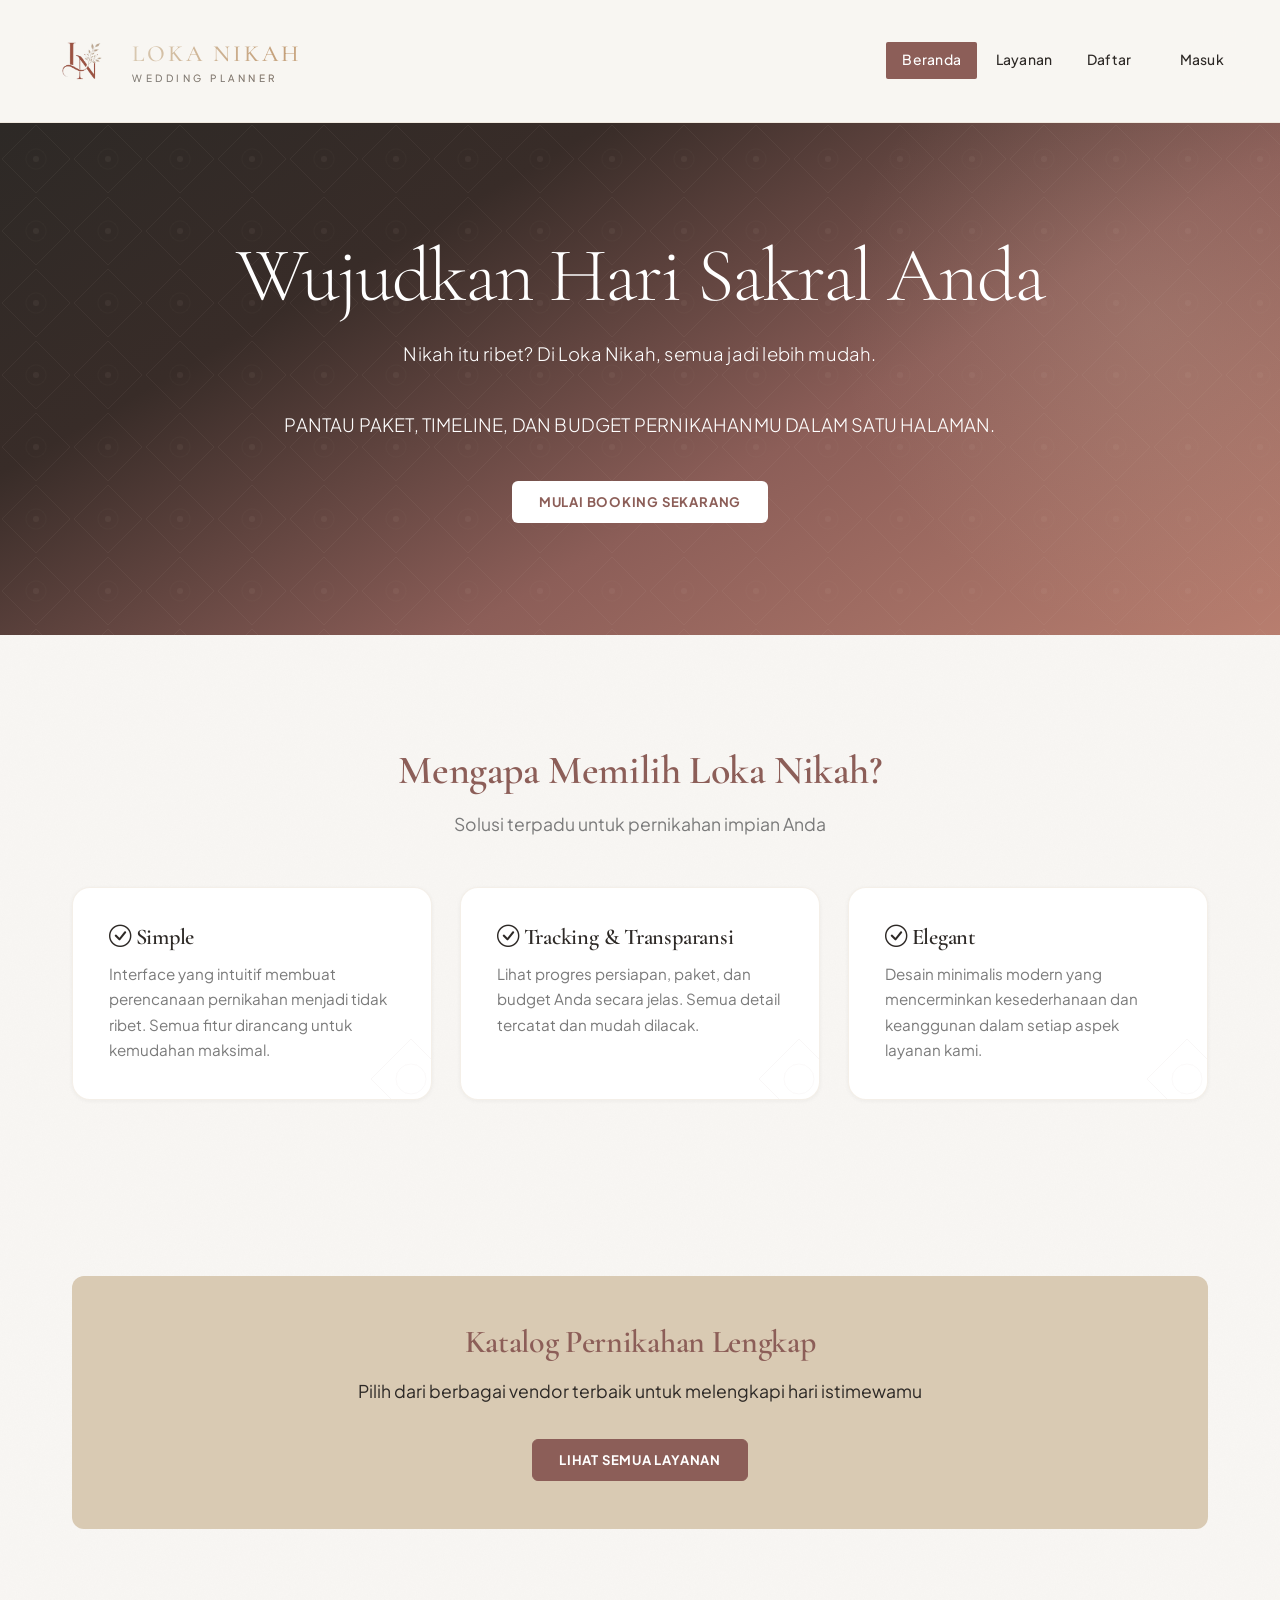
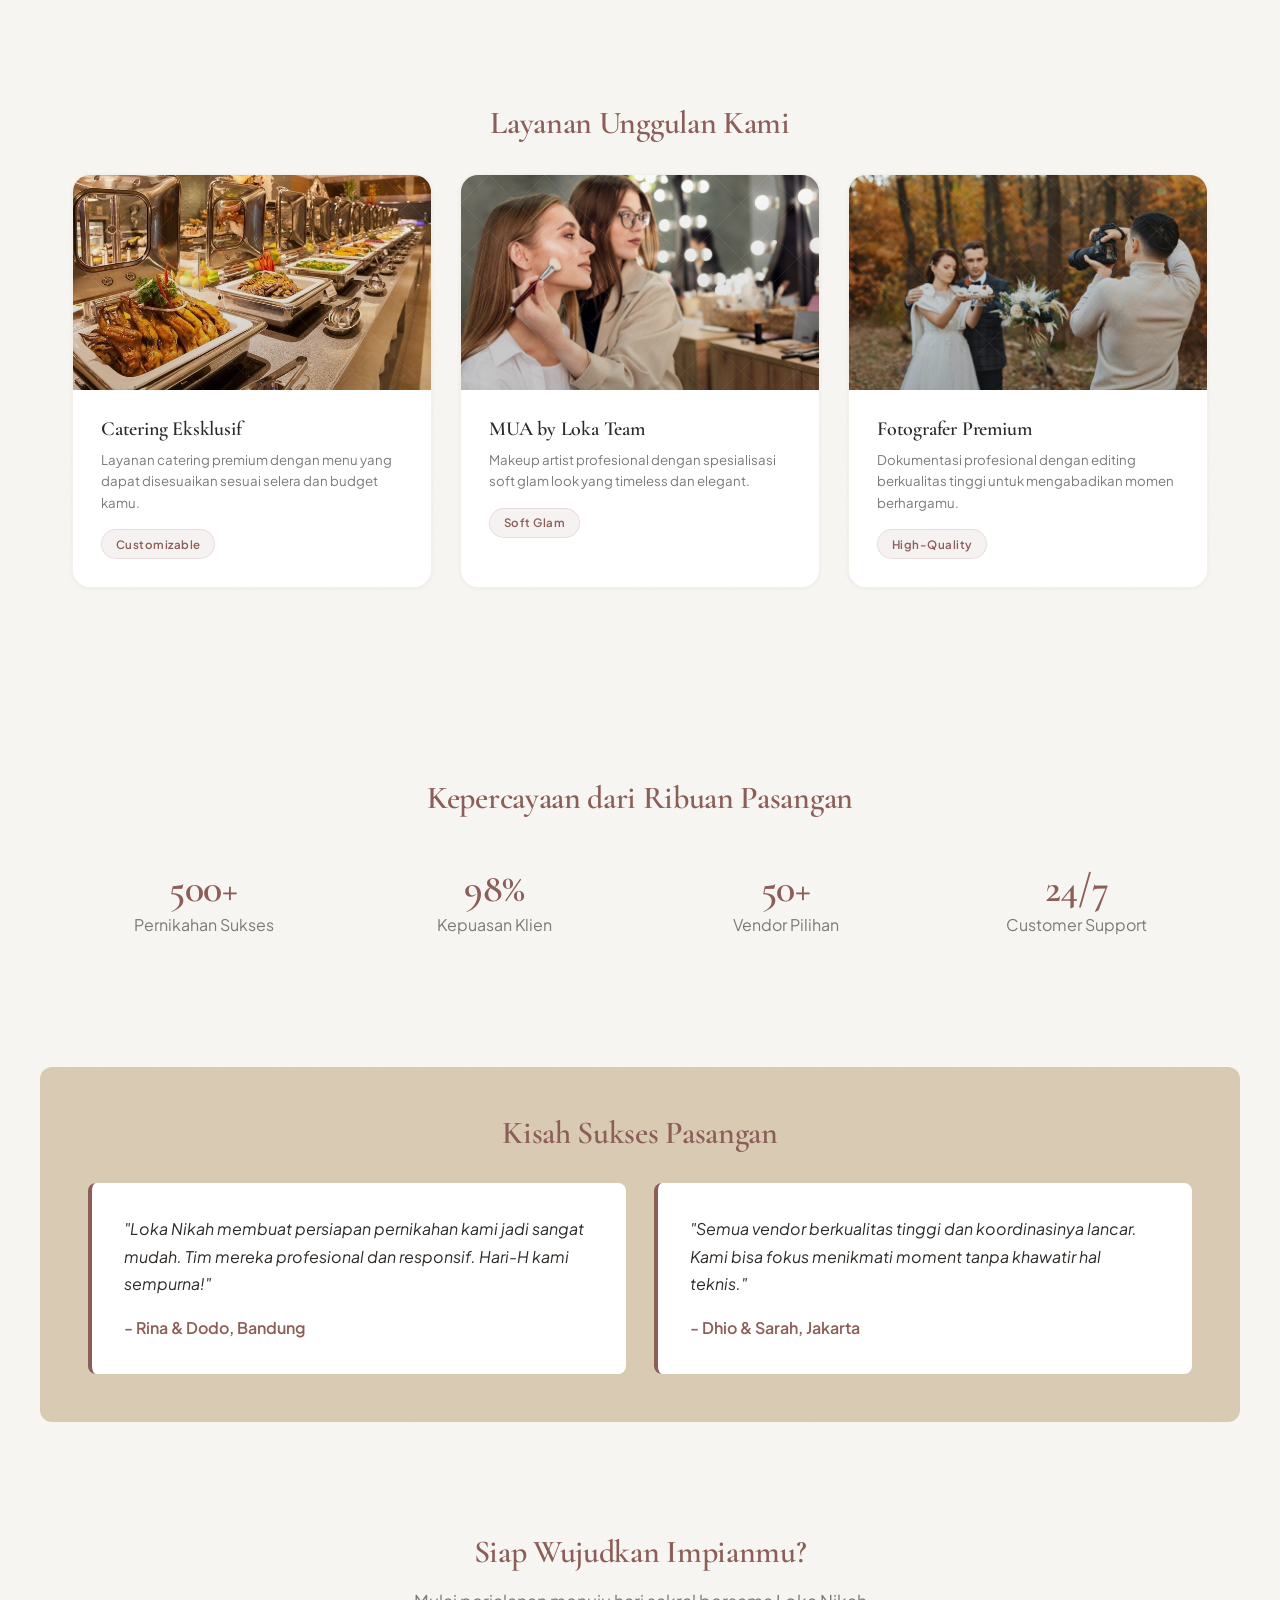
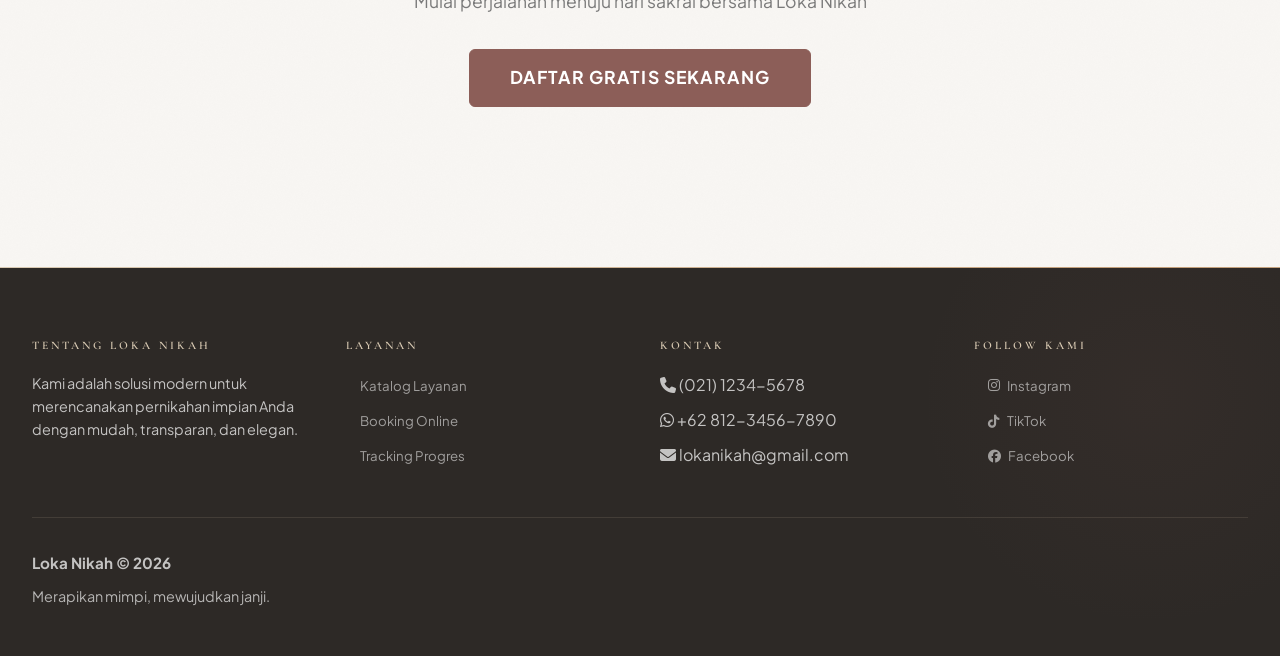
==== commit 2fb40cfc: "update v3 Co-authored-by: Copilot <copilot@github.com>" ====
--- a/index.html
+++ b/index.html
@@ -18,6 +18,7 @@
 
     <!-- Icons -->
     <link rel="stylesheet" href="https://cdnjs.cloudflare.com/ajax/libs/font-awesome/6.5.0/css/all.min.css">
+    <link rel="stylesheet" href="https://cdn.jsdelivr.net/npm/bootstrap-icons@1.11.3/font/bootstrap-icons.css">
 </head>
 <body>
     <!-- Header -->
@@ -26,11 +27,22 @@
             <div class="logo-wrapper">
                 <img src="assets/icons/logo.png" alt="LOKA NIKAH Logo" class="logo-img">
 
-                <div class="logo">
+                <div class="logo" data-float>
                     LOKA NIKAH
                     <div class="logo-subtitle">Wedding Planner</div>
                 </div>
             </div>
+
+            <button 
+                class="nav-toggle" 
+                id="navToggle"
+                aria-label="Toggle navigation"
+                aria-expanded="false">
+                
+                <span></span>
+                <span></span>
+                <span></span>
+            </button>
         
             <nav>
                 <a href="index.html" class="active">Beranda</a>
@@ -42,8 +54,8 @@
                 <div id="userMenu" style="display: none; gap: 1rem;">
                     <a href="booking.html">Booking</a>
                     <a href="tracking.html">Tracking</a>
+                    <a href="#" onclick="handleLogout(event)">Logout</a>
                     <span id="userNameDisplay"></span>
-                    <a href="#" onclick="handleLogout(event)">Logout</a>
                 </div>
             </nav>
         </div>
@@ -51,12 +63,27 @@
 
     <main>
         <!-- Hero Section -->
-        <div class="hero">
+        <div class="hero" data-parallax="0.3">
             <div class="hero-content">
                 <h1>Wujudkan Hari Sakral Anda</h1>
                 <p>Nikah itu ribet? Di Loka Nikah, semua jadi lebih mudah.</p>
-                <p class="hero-subtitle">Pantau persiapanmu semudah cek paket belanjaan.</p>
+                <p class="hero-subtitle">Pantau paket, timeline, dan budget pernikahanmu dalam satu halaman.</p>
                 <a href="booking.html" class="btn btn-light">Mulai Booking Sekarang</a>
+            </div>
+        </div>
+
+        
+        <div class="container" id="homeBookingPreview" style="display:none; margin-top: 3rem;">
+            <div style="background: var(--light); border: 1px solid rgba(140,94,88,0.18); border-radius: 18px; padding: 2rem; box-shadow: 0 18px 35px rgba(0,0,0,0.06);">
+                <div style="display:flex; justify-content:space-between; gap:1rem; flex-wrap:wrap; align-items:center; margin-bottom:1.5rem;">
+                    <div style="min-width:220px;">
+                        <p style="margin:0 0 0.5rem 0; color:var(--text-muted); letter-spacing:0.1em; font-size:0.9rem; text-transform:uppercase;">Ringkasan Cepat</p>
+                        <h2 style="margin:0; font-size:2rem; color:var(--primary);">Booking Anda Sedang Berlangsung</h2>
+                        <p style="margin:0.75rem 0 0 0; color:var(--dark); line-height:1.7;">Langsung cek detail progress, paket, dan estimasi biaya dari beranda.</p>
+                    </div>
+                    <a href="tracking.html" class="btn btn-primary" style="white-space:nowrap;">Lihat Booking Saya</a>
+                </div>
+                <div id="homeBookingSummaryContent" style="display:grid; grid-template-columns: repeat(auto-fit, minmax(180px, 1fr)); gap:1rem;"></div>
             </div>
         </div>
 
@@ -68,16 +95,16 @@
             </div>
 
             <div class="grid grid-3">
+                <div class="feature-card" data-animate data-shimmer>
+                    <h3><i class="bi bi-check-circle"></i> Simple</h3>
+                    <p>Interface yang intuitif membuat perencanaan pernikahan menjadi tidak ribet. Semua fitur dirancang untuk kemudahan maksimal.</p>
+                </div>
                 <div class="feature-card" data-animate>
-                    <h3>✓ Simple</h3>
-                    <p>Interface yang intuitif membuat perencanaan pernikahan menjadi tidak ribet. Semua fitur dirancang untuk kemudahan maksimal.</p>
+                    <h3><i class="bi bi-check-circle"></i> Tracking & Transparansi</h3>
+                    <p>Lihat progres persiapan, paket, dan budget Anda secara jelas. Semua detail tercatat dan mudah dilacak.</p>
                 </div>
                 <div class="feature-card" data-animate>
-                    <h3>✓ Transparent</h3>
-                    <p>Lihat progres persiapanmu secara real-time. Tidak ada biaya tersembunyi, semua tertera jelas dan transparan.</p>
-                </div>
-                <div class="feature-card" data-animate>
-                    <h3>✓ Elegant</h3>
+                    <h3><i class="bi bi-check-circle"></i> Elegant</h3>
                     <p>Desain minimalis modern yang mencerminkan kesederhanaan dan keanggunan dalam setiap aspek layanan kami.</p>
                 </div>
             </div>
@@ -204,7 +231,7 @@
         <div class="container" style="text-align: center; margin: 3rem auto;">
             <h2 style="font-size: 2rem; color: var(--primary); margin-bottom: 1rem;">Siap Wujudkan Impianmu?</h2>
             <p class="text-muted" style="margin-bottom: 2rem; font-size: 1.1rem;">Mulai perjalanan menuju hari sakral bersama Loka Nikah</p>
-            <a href="register.html" class="btn btn-primary btn-large" style="padding: 1.2rem 2.5rem; font-size: 1.1rem;">Daftar Gratis Sekarang</a>
+            <a href="register.html" class="btn btn-primary btn-large" data-pulse style="padding: 1.2rem 2.5rem; font-size: 1.1rem;">Daftar Gratis Sekarang</a>
         </div>
     </main>
 
@@ -288,6 +315,51 @@
     <script src="js/auth.js"></script>
     
     <script>
+        function renderHomepageBookingPreview() {
+            const container = document.getElementById('homeBookingPreview');
+            const content = document.getElementById('homeBookingSummaryContent');
+            if (!container || !content) return;
+            if (!lokaAuth.isAuthenticated()) {
+                container.style.display = 'none';
+                return;
+            }
+
+            const activeBooking = lokaAuth.getUserBookings().find(b => b.status !== 'cancelled');
+            if (!activeBooking) {
+                container.style.display = 'none';
+                return;
+            }
+
+            const progress = lokaAuth.getBookingSummary(activeBooking.id)?.progress || 0;
+            const packageLabel = Array.isArray(activeBooking.packages)
+                ? activeBooking.packages.map(id => vendorDatabase[id]?.title || id).join(', ')
+                : vendorDatabase[activeBooking.packages]?.title || activeBooking.packages || '—';
+            const daysLeft = activeBooking.date ? Math.max(0, Math.ceil((new Date(activeBooking.date) - Date.now()) / 86400000)) : null;
+            const packageCount = Array.isArray(activeBooking.packages) ? activeBooking.packages.length : 1;
+
+            content.innerHTML = `
+                <div style="background: var(--secondary); border-radius: 16px; padding: 1.5rem; display:flex; flex-direction:column; gap:0.75rem;">
+                    <p style="margin:0; color:var(--text-muted); font-size:0.88rem;">Status booking</p>
+                    <h3 style="margin:0; color:var(--dark);">${activeBooking.names || 'Pengantin'} & ${activeBooking.partner || 'Pasangan'}</h3>
+                    <p style="margin:0; color:var(--dark); line-height:1.7;">${activeBooking.date ? formatDateOnly(activeBooking.date) : 'Tanggal H belum ditentukan'}${activeBooking.time ? ` • ${activeBooking.time}` : ''}</p>
+                    <p style="margin:0; color:var(--text-muted);">${packageCount > 1 ? `${packageCount} paket dipilih · Bundle` : packageLabel}</p>
+                </div>
+                <div style="background: var(--light); border-radius: 16px; padding: 1.5rem; border: 1px solid rgba(140,94,88,0.12);">
+                    <p style="margin:0 0 0.5rem 0; font-weight:600; color:var(--primary);">Progress Persiapan</p>
+                    <p style="margin:0; color:var(--dark); font-size:1.1rem; font-weight:700;">${progress}% selesai</p>
+                    <p style="margin:0.75rem 0 0 0; color:var(--text-muted);">${daysLeft !== null ? `Sisa ${daysLeft} hari menuju H-day` : 'Tanggal H belum ditentukan'}.</p>
+                </div>
+                <div style="background: var(--light); border-radius: 16px; padding: 1.5rem; border: 1px solid rgba(140,94,88,0.12);">
+                    <p style="margin:0 0 0.5rem 0; font-weight:600; color:var(--primary);">Catatan Khusus</p>
+                    <p style="margin:0; color:var(--dark); line-height:1.6;">${activeBooking.notes ? activeBooking.notes : 'Tidak ada catatan khusus.'}</p>
+                </div>
+            `;
+
+            container.style.display = 'block';
+        }
+
+        window.addEventListener('DOMContentLoaded', renderHomepageBookingPreview);
+
         function handleLogout(e) {
             e.preventDefault();
             if (confirm('Apakah Anda yakin ingin logout?')) {
--- a/css/style.css
+++ b/css/style.css
@@ -169,8 +169,8 @@
 /* Glamour logo — shimmer gradient text */
 .logo {
     font-family: 'Cormorant Garamond', serif;
-    font-size: 1.65rem;
-    font-weight: 700;
+    font-size: 1.45rem;
+    font-weight: 500;
     letter-spacing: 3px;
     text-transform: uppercase;
     cursor: pointer;
@@ -1047,7 +1047,15 @@
     border-color: var(--secondary-55);
 }
 
-.timeline-content h3 { font-size: 1.2rem; color: var(--dark); margin-bottom: 0.45rem; }
+.timeline-content h3 { 
+    font-size: 1.2rem; color: var(--dark); margin-bottom: 0.45rem;
+    display: flex; align-items: center; gap: 0.5rem;
+}
+.timeline-content h3 .bi {
+    color: var(--primary);
+    font-size: 1.1rem;
+    flex-shrink: 0;
+}
 .timeline-content p  { color: var(--text-muted); font-size: var(--fs-sm); line-height: 1.62; }
 
 .timeline-status {
@@ -1290,14 +1298,90 @@
     to   { opacity: 1; transform: scale(1);    }
 }
 
+@keyframes spin {
+    from { transform: rotate(0deg); }
+    to   { transform: rotate(360deg); }
+}
+
 .fade-in  { animation: fadeIn  0.6s var(--ease-out) both; }
 .slide-up { animation: slideUp 0.65s var(--ease-out) both; }
 .scale-in { animation: scaleIn 0.5s var(--ease-out) both;  }
+.spinning { animation: spin 1s linear infinite; }
 
 /* Staggered entrance delays */
 .stagger-1 { animation-delay: 0.10s; }
 .stagger-2 { animation-delay: 0.20s; }
 .stagger-3 { animation-delay: 0.30s; }
+
+/* ==================== UI ENHANCEMENTS ==================== */
+
+.ripple-effect {
+    position: absolute;
+    border-radius: 50%;
+    background: rgba(255, 255, 255, 0.4);
+    transform: scale(0);
+    animation: ripple 0.6s linear;
+    pointer-events: none;
+}
+
+@keyframes ripple {
+    to {
+        transform: scale(4);
+        opacity: 0;
+    }
+}
+
+/* Cursor glow effect */
+#cursor-glow {
+    transition: opacity 0.3s ease;
+}
+
+/* Sparkle effect */
+.sparkle {
+    animation: sparkle 0.8s ease-out forwards;
+}
+
+@keyframes sparkle {
+    0% {
+        opacity: 1;
+        transform: scale(0) rotate(0deg);
+    }
+    50% {
+        opacity: 0.8;
+        transform: scale(1) rotate(180deg);
+    }
+    100% {
+        opacity: 0;
+        transform: scale(0) rotate(360deg);
+    }
+}
+
+/* Enhanced animations */
+@keyframes float {
+    0%, 100% { transform: translateY(0px); }
+    50% { transform: translateY(-10px); }
+}
+
+@keyframes pulse {
+    0%, 100% { transform: scale(1); }
+    50% { transform: scale(1.05); }
+}
+
+@keyframes shimmer {
+    0% { left: -100%; }
+    100% { left: 100%; }
+}
+
+/* Magnetic effect transition */
+[data-magnetic] {
+    transition: transform 0.2s ease-out;
+}
+
+/* Loading state for buttons */
+.btn:disabled {
+    opacity: 0.7;
+    cursor: not-allowed;
+}
 .stagger-4 { animation-delay: 0.40s; }
 .stagger-5 { animation-delay: 0.50s; }
 
@@ -1328,41 +1412,144 @@
 
 /* ==================== HAMBURGER BUTTON ==================== */
 
+/* =========================
+   MODERN HAMBURGER BUTTON
+========================= */
+
 .nav-toggle {
+    position: relative;
+
     display: none;
-    flex-direction: column;
+    align-items: center;
     justify-content: center;
-    align-items: center;
-    gap: 5px;
-    width: 38px;
-    height: 38px;
-    background: transparent;
+
+    width: 46px;
+    height: 46px;
+
+    padding: 0;
     border: 1px solid var(--glass-border);
-    border-radius: var(--r-sm);
+    border-radius: var(--r-md);
+
+    background: rgba(255,255,255,0.72);
+    backdrop-filter: blur(16px);
+
     cursor: pointer;
-    padding: 6px;
-    transition: background 0.2s var(--ease-out), border-color 0.2s;
-    flex-shrink: 0;
-}
-
+    overflow: hidden;
+
+    transition:
+        transform 0.25s var(--ease-out),
+        background 0.25s var(--ease-out),
+        border-color 0.25s var(--ease-out),
+        box-shadow 0.25s var(--ease-out);
+
+    z-index: 1200;
+}
+
+/* Hover glow */
 .nav-toggle:hover {
-    background: var(--primary-08);
+    background: rgba(255,255,255,0.92);
     border-color: var(--primary-30);
-}
+    box-shadow: 0 8px 24px rgba(140, 94, 88, 0.12);
+    transform: translateY(-1px);
+}
+
+/* Click feedback */
+.nav-toggle:active {
+    transform: scale(0.96);
+}
+
+/* Accessibility */
+.nav-toggle:focus-visible {
+    outline: 2px solid var(--primary);
+    outline-offset: 3px;
+}
+
+/* =========================
+   BURGER LINES
+========================= */
 
 .nav-toggle span {
-    display: block;
-    width: 20px;
-    height: 1.5px;
+    position: absolute;
+
+    width: 22px;
+    height: 2px;
+
     background: var(--dark);
-    border-radius: 2px;
-    transition: all 0.3s var(--ease-out);
-    transform-origin: center;
-}
-
-.nav-toggle.open span:nth-child(1) { transform: translateY(6.5px) rotate(45deg); }
-.nav-toggle.open span:nth-child(2) { opacity: 0; transform: scaleX(0); }
-.nav-toggle.open span:nth-child(3) { transform: translateY(-6.5px) rotate(-45deg); }
+
+    border-radius: 999px;
+
+    transition:
+        transform 0.35s var(--ease-out),
+        opacity 0.2s ease,
+        width 0.25s ease,
+        background 0.25s ease;
+}
+
+/* Position lines */
+.nav-toggle span:nth-child(1) {
+    transform: translateY(-7px);
+}
+
+.nav-toggle span:nth-child(2) {
+    width: 16px;
+}
+
+.nav-toggle span:nth-child(3) {
+    transform: translateY(7px);
+}
+
+/* Hover animation */
+.nav-toggle:hover span:nth-child(2) {
+    width: 22px;
+}
+
+/* =========================
+   OPEN STATE
+========================= */
+
+.nav-toggle.open {
+    background: var(--primary);
+    border-color: var(--primary);
+    box-shadow: var(--shadow-primary);
+}
+
+.nav-toggle.open span {
+    background: var(--light);
+}
+
+.nav-toggle.open span:nth-child(1) {
+    transform: rotate(45deg);
+}
+
+.nav-toggle.open span:nth-child(2) {
+    opacity: 0;
+    transform: scaleX(0);
+}
+
+.nav-toggle.open span:nth-child(3) {
+    transform: rotate(-45deg);
+}
+
+/* =========================
+   MOBILE ONLY
+========================= */
+
+@media (max-width: 768px) {
+    .nav-toggle {
+        display: flex;
+    }
+}
+
+/* =========================
+   REDUCED MOTION
+========================= */
+
+@media (prefers-reduced-motion: reduce) {
+    .nav-toggle,
+    .nav-toggle span {
+        transition: none;
+    }
+}
 
 /* ==================== RESPONSIVE ==================== */
 
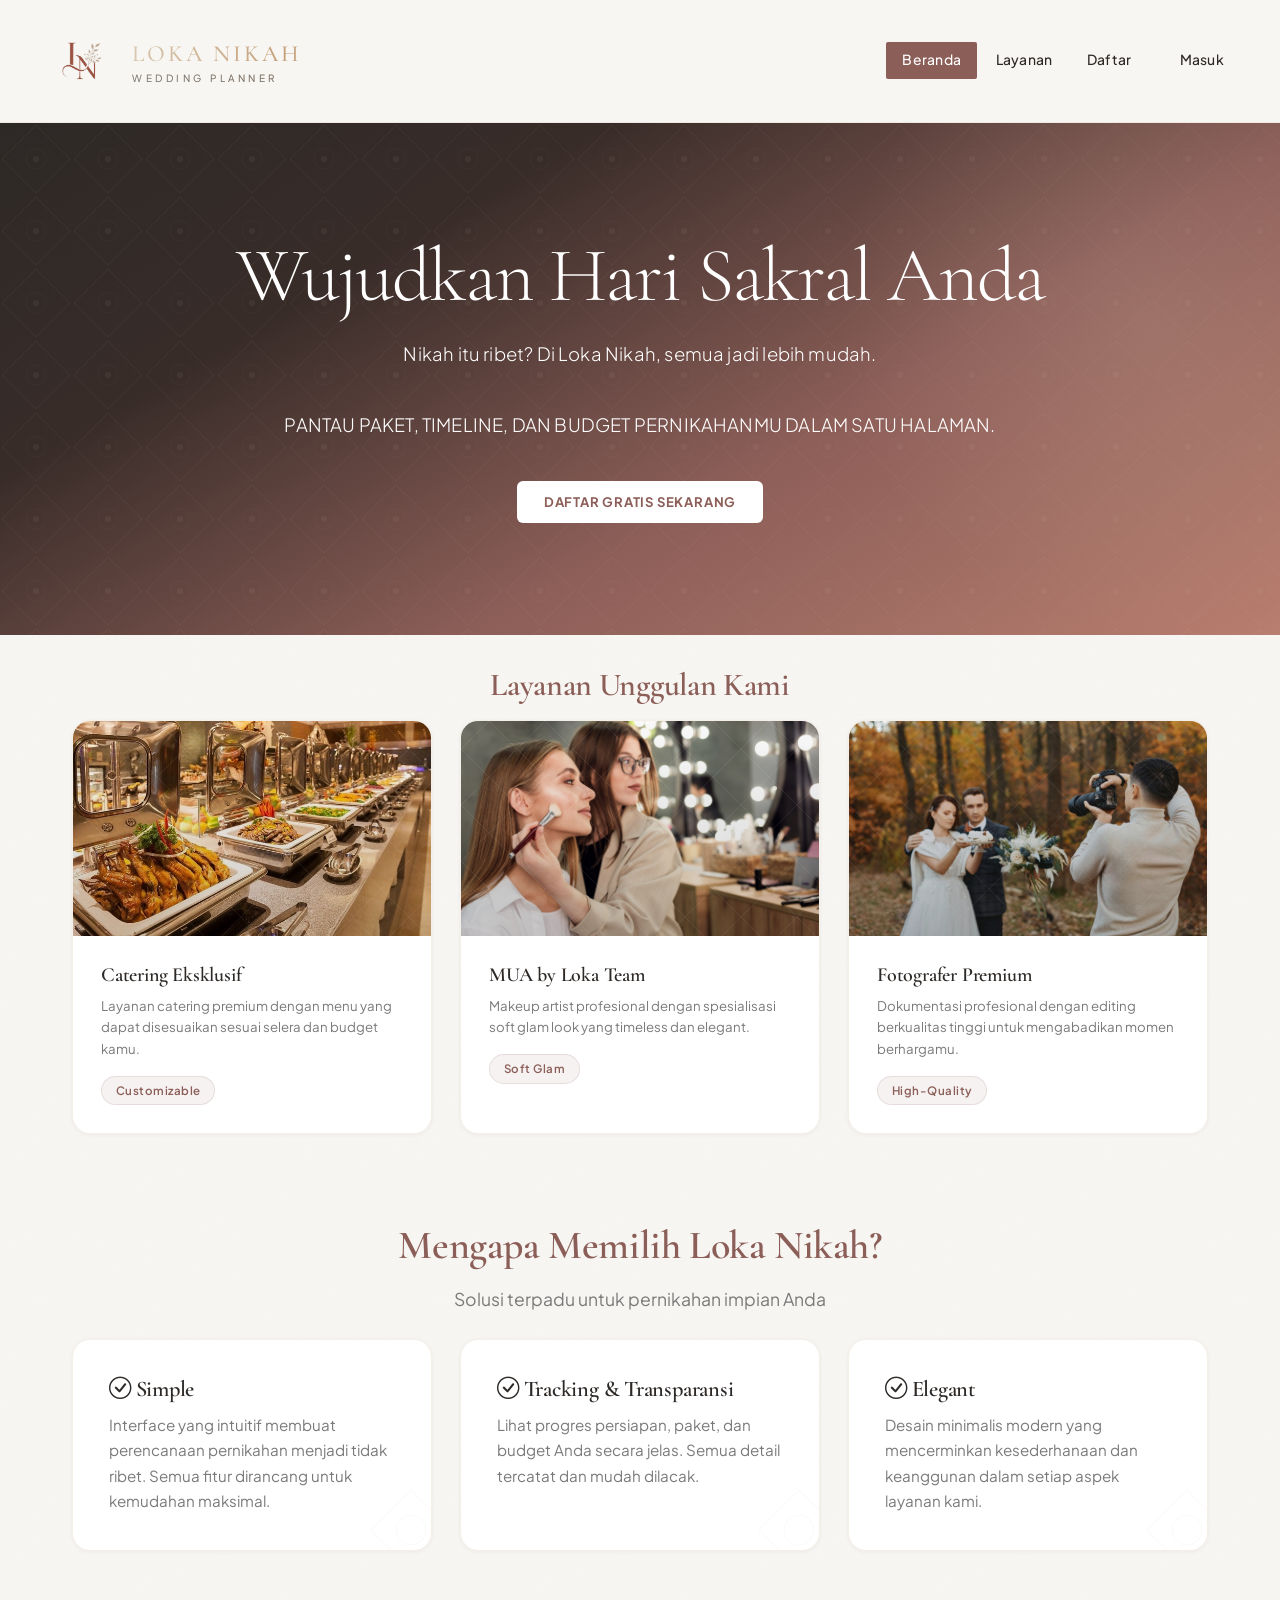
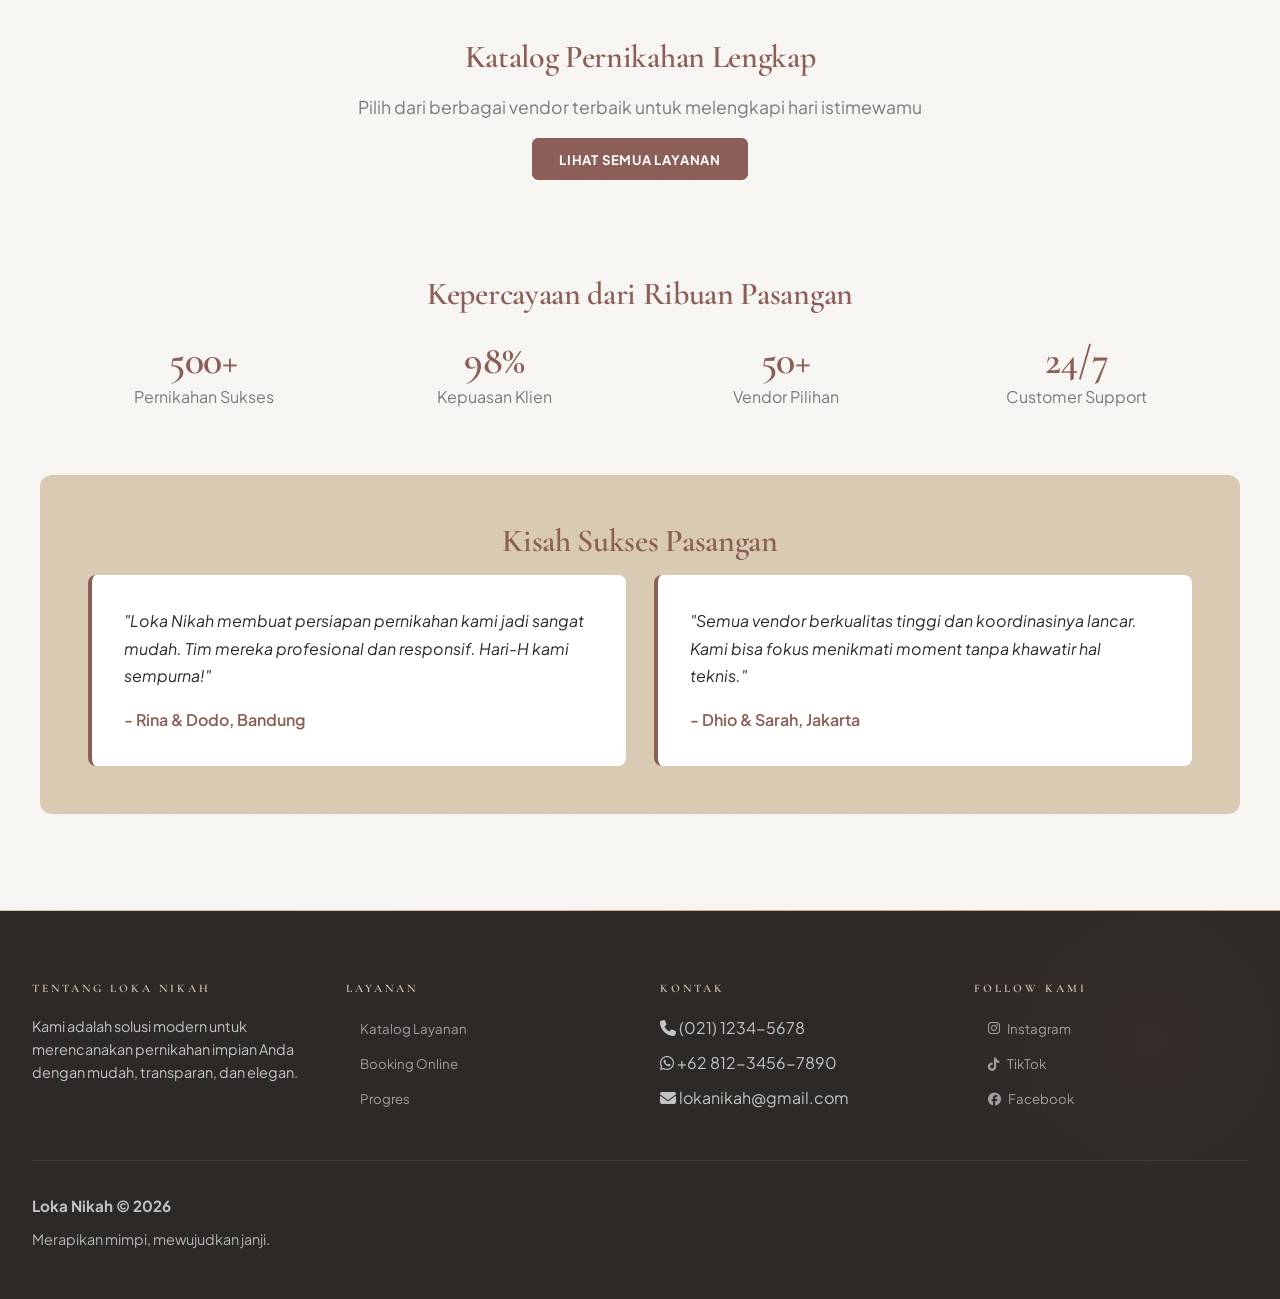
==== commit c8729cf9: "update v4" ====
--- a/index.html
+++ b/index.html
@@ -53,7 +53,7 @@
                 </div>
                 <div id="userMenu" style="display: none; gap: 1rem;">
                     <a href="booking.html">Booking</a>
-                    <a href="tracking.html">Tracking</a>
+                    <a href="tracking.html">Progres</a>
                     <a href="#" onclick="handleLogout(event)">Logout</a>
                     <span id="userNameDisplay"></span>
                 </div>
@@ -63,12 +63,13 @@
 
     <main>
         <!-- Hero Section -->
-        <div class="hero" data-parallax="0.3">
+        <div class="hero">
             <div class="hero-content">
                 <h1>Wujudkan Hari Sakral Anda</h1>
                 <p>Nikah itu ribet? Di Loka Nikah, semua jadi lebih mudah.</p>
                 <p class="hero-subtitle">Pantau paket, timeline, dan budget pernikahanmu dalam satu halaman.</p>
-                <a href="booking.html" class="btn btn-light">Mulai Booking Sekarang</a>
+                <a id="heroActionButton" href="booking.html" class="btn btn-light">Mulai Booking Sekarang</a>
+                <p id="heroActionHint" style="margin-top: 1rem; color: var(--light); font-size: 0.95rem; display: none; background: rgba(0,0,0,0.12); padding: 0.45rem 0.6rem; border-radius: 8px; font-weight:600; display: inline-block;"></p>
             </div>
         </div>
 
@@ -87,43 +88,11 @@
             </div>
         </div>
 
-        <!-- Features Section -->
-        <div class="container">
-            <div style="text-align: center; margin: 3rem 0;">
-                <h2 style="font-size: 2.5rem; color: var(--primary); margin-bottom: 1rem;">Mengapa Memilih Loka Nikah?</h2>
-                <p class="text-muted" style="font-size: 1.1rem;">Solusi terpadu untuk pernikahan impian Anda</p>
-            </div>
-
-            <div class="grid grid-3">
-                <div class="feature-card" data-animate data-shimmer>
-                    <h3><i class="bi bi-check-circle"></i> Simple</h3>
-                    <p>Interface yang intuitif membuat perencanaan pernikahan menjadi tidak ribet. Semua fitur dirancang untuk kemudahan maksimal.</p>
-                </div>
-                <div class="feature-card" data-animate>
-                    <h3><i class="bi bi-check-circle"></i> Tracking & Transparansi</h3>
-                    <p>Lihat progres persiapan, paket, dan budget Anda secara jelas. Semua detail tercatat dan mudah dilacak.</p>
-                </div>
-                <div class="feature-card" data-animate>
-                    <h3><i class="bi bi-check-circle"></i> Elegant</h3>
-                    <p>Desain minimalis modern yang mencerminkan kesederhanaan dan keanggunan dalam setiap aspek layanan kami.</p>
-                </div>
-            </div>
-        </div>
-
-        <!-- CTA Section -->
-        <div class="container" style="text-align: center; margin: 3rem auto;">
-            <div style="background: var(--secondary); padding: 3rem; border-radius: 12px;">
-                <h2 style="font-size: 2rem; color: var(--primary); margin-bottom: 1rem;">Katalog Pernikahan Lengkap</h2>
-                <p style="color: var(--dark); margin-bottom: 2rem; font-size: 1.1rem;">
-                    Pilih dari berbagai vendor terbaik untuk melengkapi hari istimewamu
-                </p>
-                <a href="paket.html" class="btn btn-primary">Lihat Semua Layanan</a>
-            </div>
-        </div>
+        
 
         <!-- Vendor Preview -->
         <div class="container">
-            <h2 style="font-size: 2rem; color: var(--primary); text-align: center; margin-bottom: 2rem;">Layanan Unggulan Kami</h2>
+            <h2 style="font-size: 2rem; color: var(--primary); text-align: center; margin-bottom: 1rem;">Layanan Unggulan Kami</h2>
             
             <div class="grid grid-3">
                  <!-- Catering -->
@@ -182,9 +151,39 @@
             </div>
         </div>
 
+        <!-- Features Section -->
+        <div class="container">
+            <div style="text-align: center; margin: 1.5rem 0;">
+                <h2 style="font-size: 2.5rem; color: var(--primary); margin-bottom: 1rem;">Mengapa Memilih Loka Nikah?</h2>
+                <p class="text-muted" style="font-size: 1.1rem;">Solusi terpadu untuk pernikahan impian Anda</p>
+            </div>
+
+            <div class="grid grid-3">
+                <div class="feature-card" data-animate data-shimmer>
+                    <h3><i class="bi bi-check-circle"></i> Simple</h3>
+                    <p>Interface yang intuitif membuat perencanaan pernikahan menjadi tidak ribet. Semua fitur dirancang untuk kemudahan maksimal.</p>
+                </div>
+                <div class="feature-card" data-animate>
+                    <h3><i class="bi bi-check-circle"></i> Tracking & Transparansi</h3>
+                    <p>Lihat progres persiapan, paket, dan budget Anda secara jelas. Semua detail tercatat dan mudah dilacak.</p>
+                </div>
+                <div class="feature-card" data-animate>
+                    <h3><i class="bi bi-check-circle"></i> Elegant</h3>
+                    <p>Desain minimalis modern yang mencerminkan kesederhanaan dan keanggunan dalam setiap aspek layanan kami.</p>
+                </div>
+            </div>
+        </div>
+
+        <!-- CTA Final - Katalog Pernikahan (moved to bottom) -->
+        <div class="container" style="text-align: center; margin: 1.5rem auto;">
+            <h2 style="font-size: 2rem; color: var(--primary); margin-bottom: 1rem;">Katalog Pernikahan Lengkap</h2>
+            <p class="text-muted" style="margin-bottom: 1rem; font-size: 1.1rem;">Pilih dari berbagai vendor terbaik untuk melengkapi hari istimewamu</p>
+            <a href="paket.html" class="btn btn-primary">Lihat Semua Layanan</a>
+        </div>
+
         <!-- Stats Section -->
-        <div class="container" style="text-align: center; margin: 4rem auto;">
-            <h2 style="font-size: 2rem; color: var(--primary); margin-bottom: 3rem;">Kepercayaan dari Ribuan Pasangan</h2>
+        <div class="container" style="text-align: center; margin: 2rem auto;">
+            <h2 style="font-size: 2rem; color: var(--primary); margin-bottom: 1.5rem;">Kepercayaan dari Ribuan Pasangan</h2>
             
             <div class="grid grid-4">
                 <div data-animate>
@@ -207,8 +206,8 @@
         </div>
 
         <!-- Testimonial Section -->
-        <div class="container" style="background: var(--secondary); padding: 3rem; border-radius: 12px; margin: 3rem auto;">
-            <h2 style="font-size: 2rem; color: var(--primary); text-align: center; margin-bottom: 2rem;">Kisah Sukses Pasangan</h2>
+        <div class="container" style="background: var(--secondary); padding: 3rem; border-radius: 12px; margin: 1.5rem auto;">
+            <h2 style="font-size: 2rem; color: var(--primary); text-align: center; margin-bottom: 1rem;">Kisah Sukses Pasangan</h2>
             
             <div class="grid grid-2">
                 <div style="background: var(--light); padding: 2rem; border-radius: 8px; border-left: 4px solid var(--primary);">
@@ -227,12 +226,7 @@
             </div>
         </div>
 
-        <!-- CTA Final -->
-        <div class="container" style="text-align: center; margin: 3rem auto;">
-            <h2 style="font-size: 2rem; color: var(--primary); margin-bottom: 1rem;">Siap Wujudkan Impianmu?</h2>
-            <p class="text-muted" style="margin-bottom: 2rem; font-size: 1.1rem;">Mulai perjalanan menuju hari sakral bersama Loka Nikah</p>
-            <a href="register.html" class="btn btn-primary btn-large" data-pulse style="padding: 1.2rem 2.5rem; font-size: 1.1rem;">Daftar Gratis Sekarang</a>
-        </div>
+        
     </main>
 
    <!-- Footer -->
@@ -250,7 +244,7 @@
                 <ul>
                     <li><a href="paket.html">Katalog Layanan</a></li>
                     <li><a href="booking.html">Booking Online</a></li>
-                    <li><a href="tracking.html">Tracking Progres</a></li>
+                    <li><a href="tracking.html">Progres</a></li>
                 </ul>
             </div>
 
--- a/css/style.css
+++ b/css/style.css
@@ -115,7 +115,7 @@
 button {
     font-family: 'Plus Jakarta Sans', sans-serif;
     transition: all 0.35s var(--ease-out);
-    cursor: pointer;
+    /* Removed cursor: pointer */
 }
 
 img { max-width: 100%; display: block; }
@@ -256,11 +256,21 @@
 }
 nav a.active::after { display: none; }
 
+#userNameDisplay {
+    font-size: 0.87rem;
+    color: var(--dark);
+    padding: 0.45rem 1rem;
+    font-weight: 500;
+    letter-spacing: 0.02em;
+    display: inline-flex;
+    align-items: center;
+}
+
 /* ==================== CONTAINER & LAYOUT ==================== */
 
-.container    { max-width: 1200px; margin: 0 auto; padding: 4rem 2rem; }
-.container-md { max-width: 800px;  margin: 0 auto; padding: 4rem 2rem; }
-.container-sm { max-width: 500px;  margin: 0 auto; padding: 4rem 2rem; }
+.container    { max-width: 1200px; margin: 0 auto; padding: 2rem 2rem; }
+.container-md { max-width: 800px;  margin: 0 auto; padding: 2rem 2rem; }
+.container-sm { max-width: 500px;  margin: 0 auto; padding: 2rem 2rem; }
 
 main { min-height: calc(100vh - 76px); }
 
@@ -1554,7 +1564,18 @@
 /* ==================== RESPONSIVE ==================== */
 
 @media (max-width: 768px) {
-    header            { padding: 1rem 1.25rem; position: relative; }
+    header {
+        padding: 1rem 1.25rem;
+        position: sticky;
+        top: 0;
+        z-index: 100;
+    }
+
+    .header-container {
+        flex-wrap: wrap;
+        justify-content: space-between;
+        gap: 1rem;
+    }
 
     .nav-toggle       { display: flex; }
 
@@ -1565,6 +1586,8 @@
         top: 100%;
         left: 0;
         right: 0;
+        max-height: calc(100vh - 72px);
+        overflow-y: auto;
         background: var(--glass-bg);
         backdrop-filter: var(--glass-blur);
         -webkit-backdrop-filter: var(--glass-blur);
@@ -1599,13 +1622,35 @@
     #userMenu a,
     #userMenu span    { width: 100%; }
 
-    .hero             { padding: 5rem 1.5rem; }
-    .hero h1          { font-size: clamp(2rem, 8vw, 3rem); }
-    .hero p           { font-size: 1rem; }
+    .hero {
+        padding: clamp(4rem, 10vw, 6rem) 1.25rem;
+        min-height: 62vh;
+    }
+
+    .hero-content {
+        padding: 0 0.35rem;
+    }
+
+    .hero h1 {
+        font-size: clamp(2rem, 8vw, 3rem);
+        line-height: 1.08;
+    }
+
+    .hero p {
+        font-size: 1rem;
+        max-width: 720px;
+        margin: 0 auto 1.75rem;
+    }
+
+    .hero-subtitle {
+        font-size: 0.75rem;
+        letter-spacing: 3px;
+    }
+
     .container,
     .container-md,
-    .container-sm     { padding: 2.5rem 1.25rem; }
-    .btn              { padding: 0.7rem 1.25rem; font-size: 0.85rem; }
+    .container-sm  { padding: 2.5rem 1.25rem; }
+    .btn           { padding: 0.7rem 1.25rem; font-size: 0.85rem; }
 }
 
 /* ==================== PRINT ==================== */
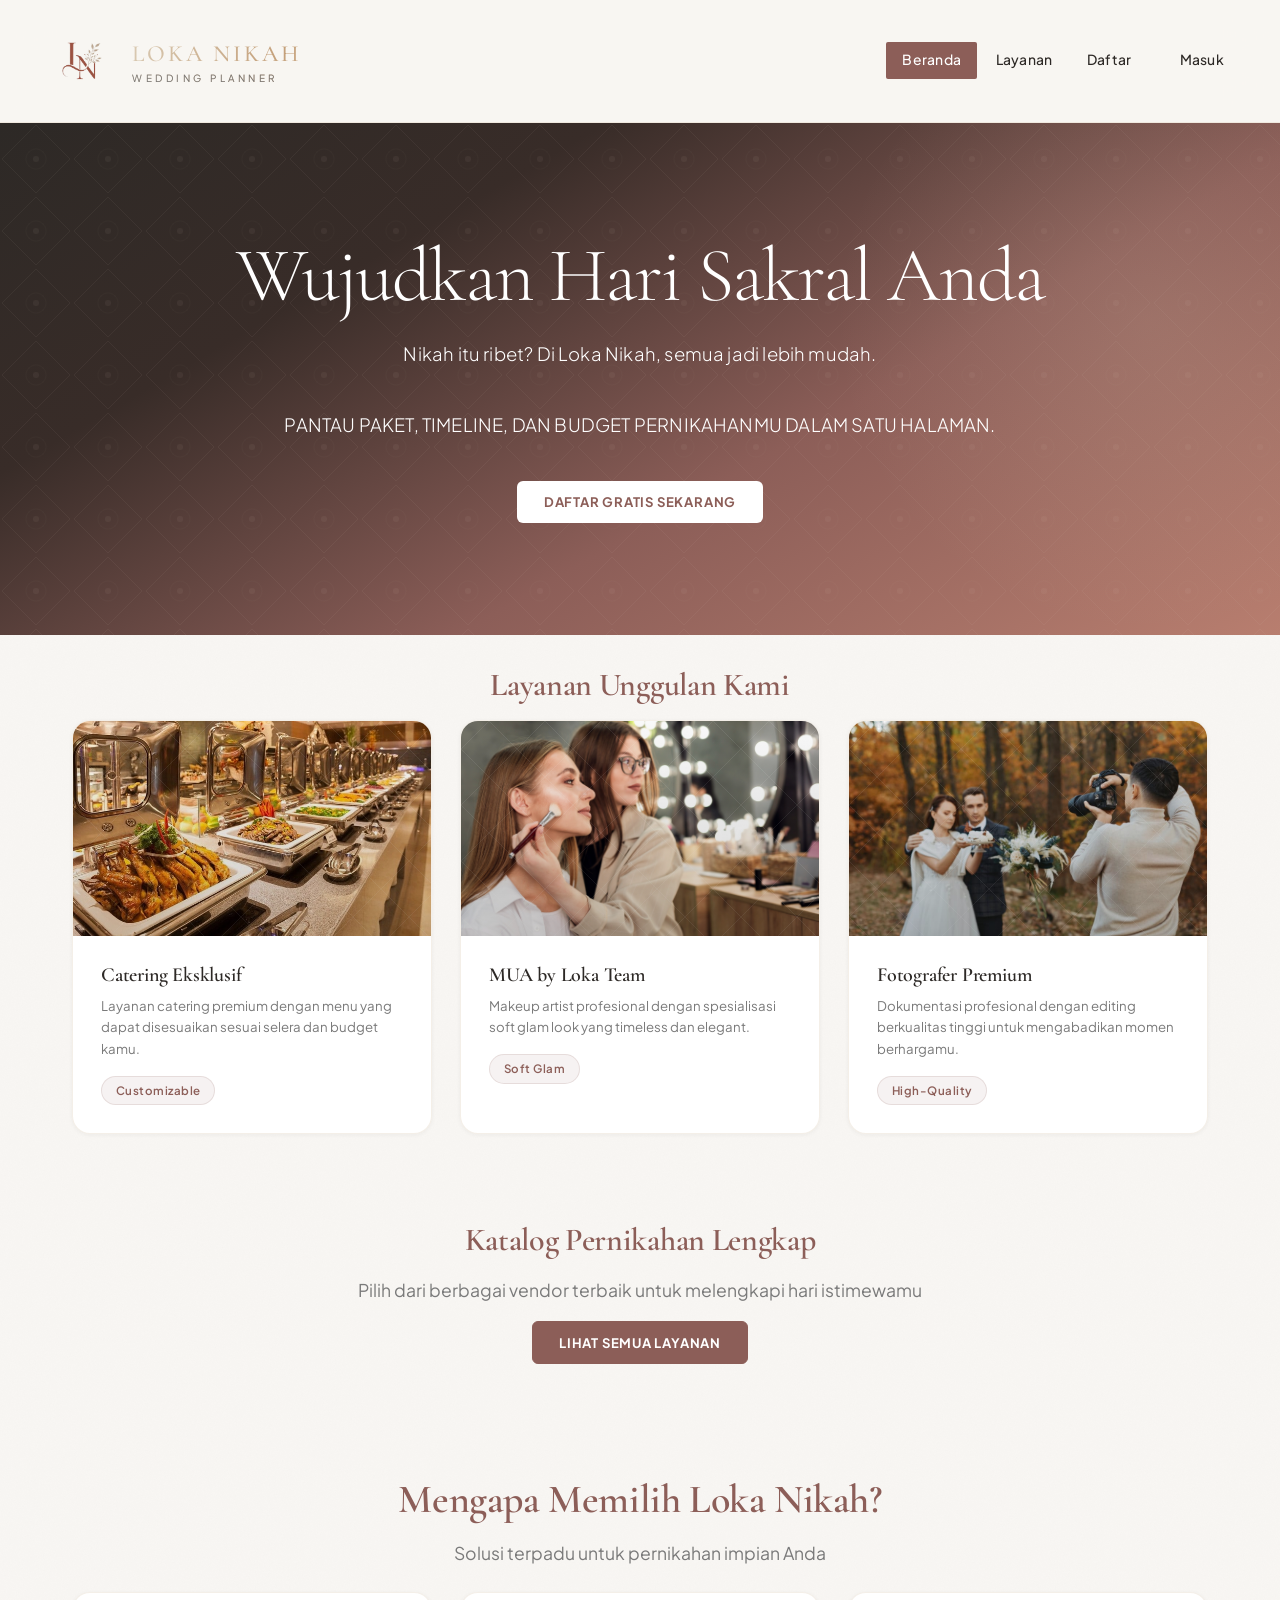
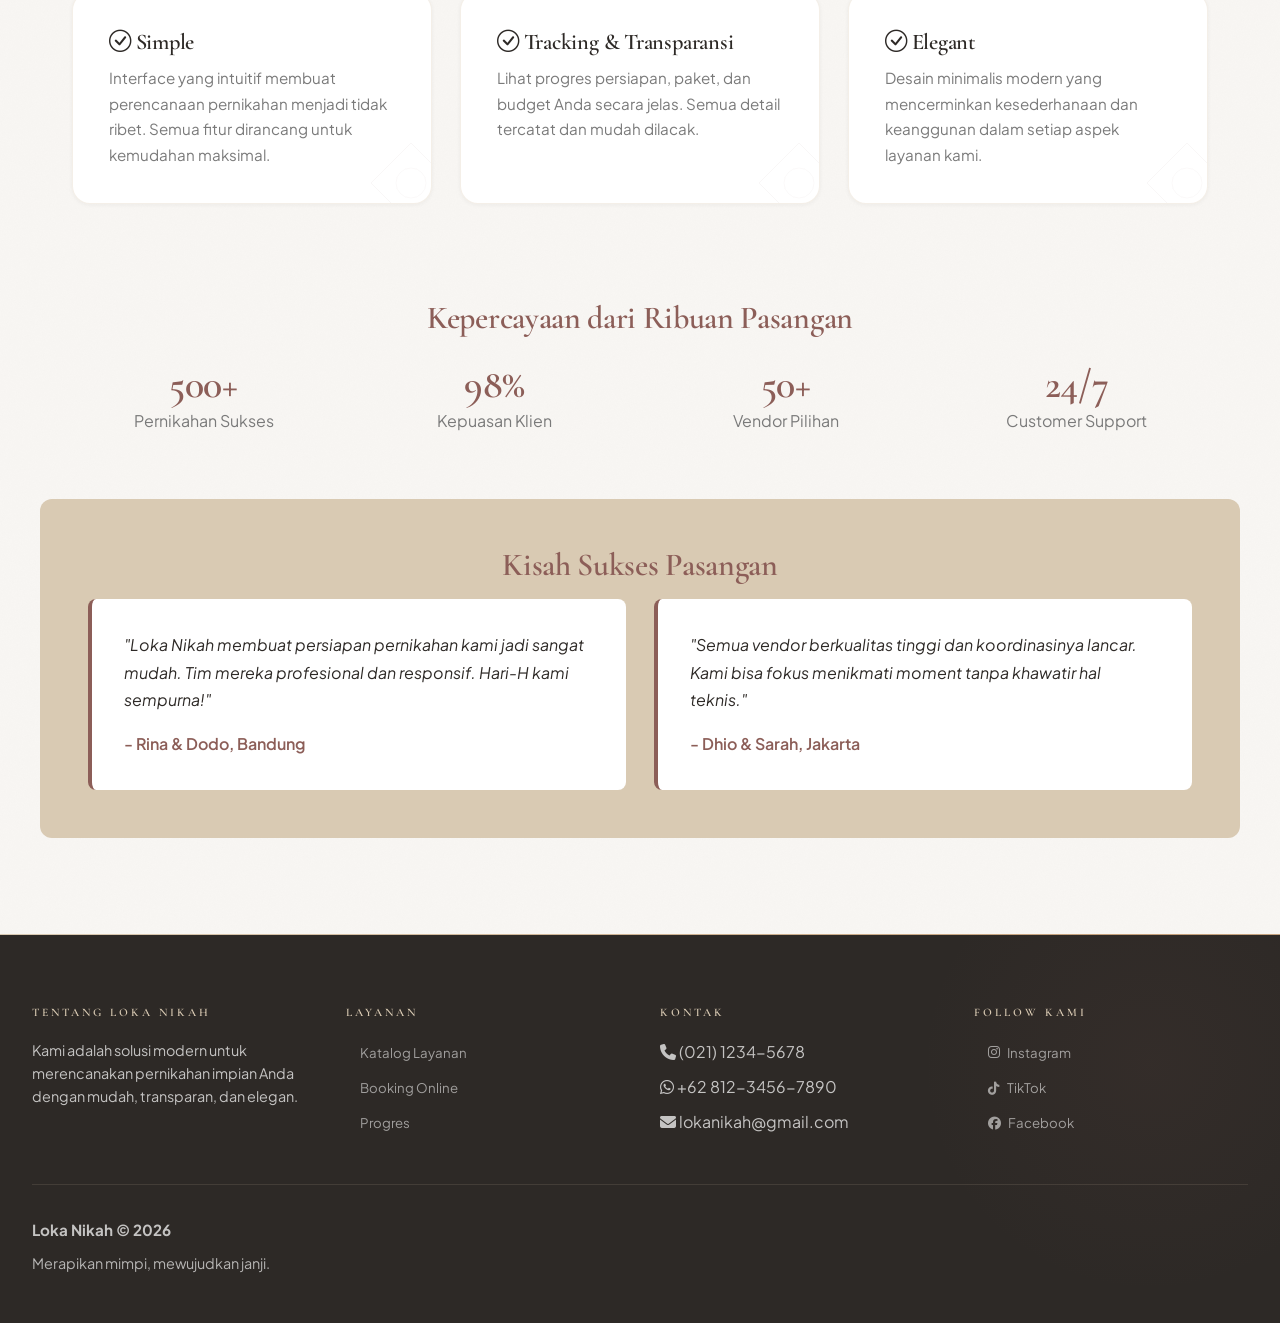
==== commit d05245fa: "v4.1" ====
--- a/index.html
+++ b/index.html
@@ -151,6 +151,13 @@
             </div>
         </div>
 
+        <!-- CTA Final - Katalog Pernikahan (moved to bottom) -->
+        <div class="container" style="text-align: center; margin: 1.5rem auto;">
+            <h2 style="font-size: 2rem; color: var(--primary); margin-bottom: 1rem;">Katalog Pernikahan Lengkap</h2>
+            <p class="text-muted" style="margin-bottom: 1rem; font-size: 1.1rem;">Pilih dari berbagai vendor terbaik untuk melengkapi hari istimewamu</p>
+            <a href="paket.html" class="btn btn-primary">Lihat Semua Layanan</a>
+        </div>
+
         <!-- Features Section -->
         <div class="container">
             <div style="text-align: center; margin: 1.5rem 0;">
@@ -174,12 +181,7 @@
             </div>
         </div>
 
-        <!-- CTA Final - Katalog Pernikahan (moved to bottom) -->
-        <div class="container" style="text-align: center; margin: 1.5rem auto;">
-            <h2 style="font-size: 2rem; color: var(--primary); margin-bottom: 1rem;">Katalog Pernikahan Lengkap</h2>
-            <p class="text-muted" style="margin-bottom: 1rem; font-size: 1.1rem;">Pilih dari berbagai vendor terbaik untuk melengkapi hari istimewamu</p>
-            <a href="paket.html" class="btn btn-primary">Lihat Semua Layanan</a>
-        </div>
+        
 
         <!-- Stats Section -->
         <div class="container" style="text-align: center; margin: 2rem auto;">
